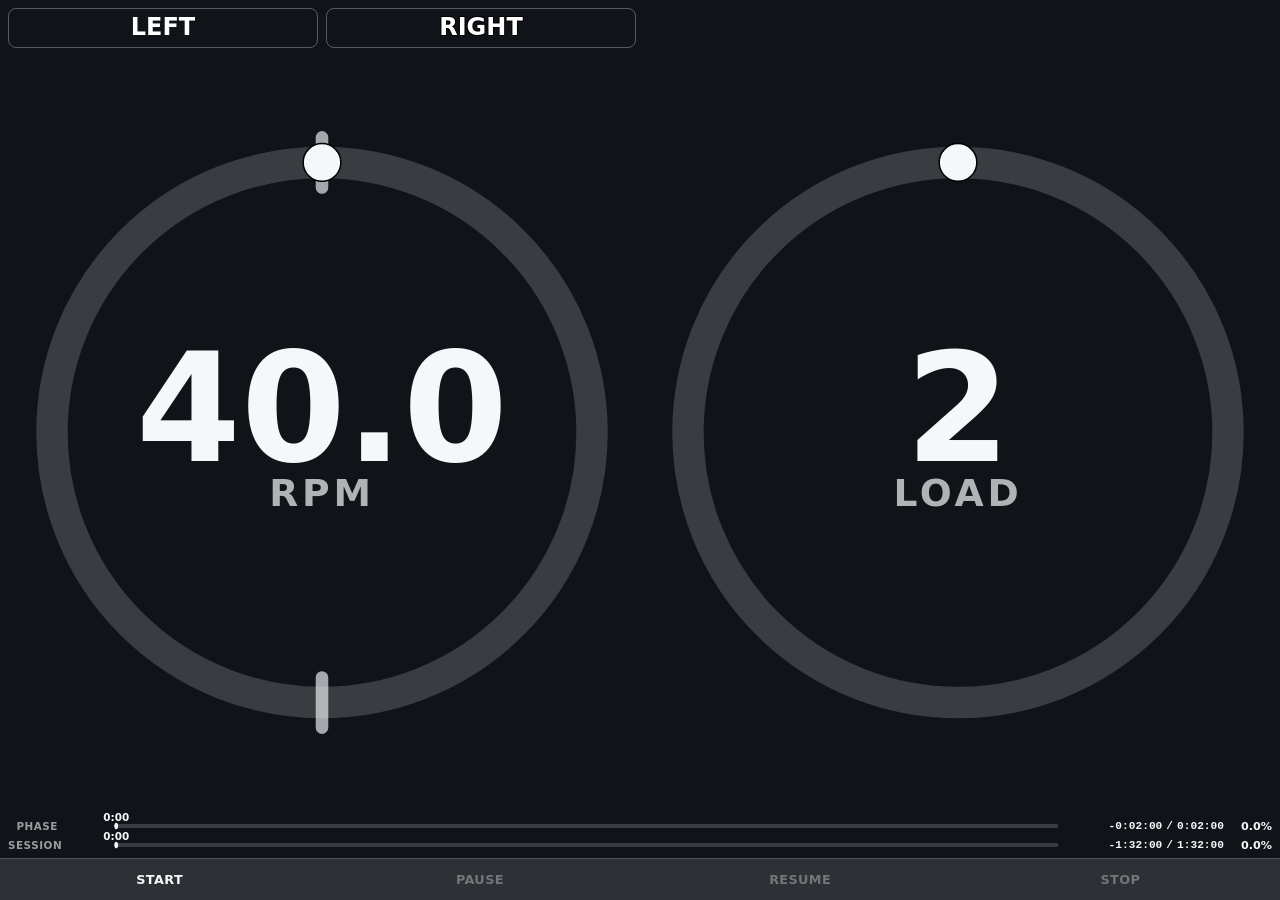
==== apps/cadence-controller/web/index.html @ 2aa9ff65 "cadence-controller: Refine progress display layout" ====
<!doctype html>
<html lang="en">
  <head>
    <meta charset="UTF-8" />
    <meta name="viewport" content="width=device-width, initial-scale=1.0" />

    <title>Cadence Controller</title>

    <link rel="stylesheet" href="./css/main.css" />

    <link rel="stylesheet" href="./css/controller-header.css" />
    <link rel="stylesheet" href="./css/workout-status.css" />
    <link rel="stylesheet" href="./css/playback.css" />
    <link rel="stylesheet" href="./css/progress-pane.css" />
    <link rel="stylesheet" href="./css/playback-controls.css" />

    <link rel="stylesheet" href="./css/components/progression-circle.css" />
    <link rel="stylesheet" href="./css/components/progress-track.css" />
    <link rel="stylesheet" href="./css/components/signal-bank.css" />
  </head>

  <body>
    <main class="cadence-controller">
      <header class="controller-header">
        <div>
          <p class="controller-header__app-name">Cadence Controller</p>

          <h1 id="protocol-title" class="controller-header__protocol-title">
            Loading protocol...
          </h1>
        </div>

        <div id="playback-state" class="playback-state" aria-live="polite">
          Idle
        </div>
      </header>

      <section class="workout-status" aria-label="Workout status">
        <div class="workout-status__primary">
          <div class="workout-status__metric">
            <span class="workout-status__label"> Current Phase </span>

            <span id="current-phase" class="workout-status__value"> — </span>
          </div>

          <div class="workout-status__metric">
            <span class="workout-status__label"> Phase Remaining </span>

            <span
              id="phase-remaining-time"
              class="workout-status__value workout-status__value--time"
            >
              —
            </span>
          </div>

          <div class="workout-status__metric">
            <span class="workout-status__label"> Current Block </span>

            <span id="current-block" class="workout-status__value"> — </span>
          </div>
        </div>

        <div class="workout-status__upcoming">
          <div class="workout-status__metric">
            <span class="workout-status__label"> Next Phase </span>

            <span id="next-phase" class="workout-status__value"> — </span>
          </div>

          <div class="workout-status__metric">
            <span class="workout-status__label"> Next Block </span>

            <span id="next-block" class="workout-status__value"> — </span>
          </div>
        </div>

        <div class="workout-status__time">
          <div class="workout-status__metric">
            <span class="workout-status__label"> Elapsed </span>

            <span
              id="elapsed-time"
              class="workout-status__value workout-status__value--time"
            >
              0:00
            </span>
          </div>

          <div class="workout-status__metric">
            <span class="workout-status__label"> Workout Remaining </span>

            <span
              id="remaining-time"
              class="workout-status__value workout-status__value--time"
            >
              0:00
            </span>
          </div>
        </div>
      </section>

      <section class="guidance-pane" aria-labelledby="guidance-heading">
        <h2 id="guidance-heading" class="visually-hidden">Workout Guidance</h2>

        <div
          id="cadence-visualizer"
          class="cadence-visualizer"
          aria-label="Cadence guidance"
        ></div>

        <div
          id="load-visualizer"
          class="load-visualizer"
          aria-label="Load guidance"
        ></div>
      </section>

      <section class="progress-pane" aria-label="Workout progress">
        <div class="progress-pane__track">
          <div class="progress-pane__label">Phase</div>
          <div id="phase-progress" class="phase-progress"></div>
        </div>

        <div class="progress-pane__track">
          <div class="progress-pane__label">Session</div>
          <div id="workout-progress" class="workout-progress"></div>
        </div>
      </section>

      <section class="playback-controls" aria-label="Playback controls">
        <button id="start-button" type="button" class="playback-control">
          Start
        </button>

        <button
          id="pause-button"
          type="button"
          class="playback-control"
          disabled
        >
          Pause
        </button>

        <button
          id="resume-button"
          type="button"
          class="playback-control"
          disabled
        >
          Resume
        </button>

        <button
          id="stop-button"
          type="button"
          class="playback-control"
          disabled
        >
          Stop
        </button>
      </section>
      <div id="countdown" class="playback-countdown" aria-live="polite"></div>
    </main>

    <script type="module" src="./js/app.js"></script>
  </body>
</html>
---- apps/cadence-controller/web/css/main.css ----
:root {
  font-family:
    Inter,
    system-ui,
    -apple-system,
    BlinkMacSystemFont,
    "Segoe UI",
    sans-serif;

  color: #f5f7fa;
  background: #101318;

  font-synthesis: none;
  text-rendering: optimizeLegibility;
}

* {
  box-sizing: border-box;
}

html,
body {
  width: 100%;
  height: 100%;
  margin: 0;
}

body {
  min-height: 100dvh;

  overflow: hidden;

  background: #101318;
  color: #f5f7fa;
}

button,
input,
select,
textarea {
  font: inherit;
}

button {
  color: inherit;
}

.cadence-controller {
  display: flex;
  flex-direction: column;

  width: 100%;
  height: 100dvh;

  min-width: 0;
  min-height: 0;

  overflow: hidden;
}

.visually-hidden {
  position: absolute;

  width: 1px;
  height: 1px;

  padding: 0;
  margin: -1px;

  overflow: hidden;

  clip: rect(0, 0, 0, 0);
  white-space: nowrap;

  border: 0;
}
---- apps/cadence-controller/web/css/controller-header.css ----
.controller-header {
  /* display: flex; */
  display: none;
  align-items: center;
  justify-content: space-between;
  gap: 16px;

  flex: 0 0 auto;

  min-width: 0;

  padding: 8px 12px;

  border-bottom: 1px solid rgba(255, 255, 255, 0.12);
}

.controller-header > div:first-child {
  min-width: 0;
}

.controller-header__app-name {
  margin: 0 0 4px;

  font-size: 0.75rem;
  font-weight: 600;
  letter-spacing: 0.08em;
  text-transform: uppercase;

  opacity: 0.55;
}

.controller-header__protocol-title {
  margin: 0;

  overflow: hidden;

  font-size: clamp(1rem, 2.2vw, 1.5rem);
  line-height: 1.15;

  text-overflow: ellipsis;
  white-space: nowrap;
}

.playback-state {
  flex: 0 0 auto;

  padding: 5px 9px;

  border: 1px solid currentColor;
  border-radius: 999px;

  font-size: 0.7rem;
  font-weight: 700;
  letter-spacing: 0.06em;
  text-transform: uppercase;
}
---- apps/cadence-controller/web/css/workout-status.css ----
.workout-status {
  /*   display: grid; */
  display: none;

  grid-template-columns:
    minmax(0, 3fr)
    minmax(0, 2fr)
    minmax(0, 2fr);

  min-width: 0;

  border-bottom: 1px solid rgba(255, 255, 255, 0.12);

  background: rgba(255, 255, 255, 0.025);
}

.workout-status__primary,
.workout-status__upcoming,
.workout-status__time {
  /*   display: grid; */
  display: none;

  min-width: 0;

  padding: 8px 12px;
}

.workout-status__primary {
  grid-template-columns: repeat(3, minmax(0, 1fr));
  gap: 12px;
}

.workout-status__upcoming,
.workout-status__time {
  grid-template-columns: repeat(2, minmax(0, 1fr));
  gap: 12px;

  border-left: 1px solid rgba(255, 255, 255, 0.1);
}

.workout-status__upcoming {
  opacity: 0.72;
}

.workout-status__metric {
  display: grid;
  gap: 3px;

  min-width: 0;
}

.workout-status__label {
  min-width: 0;

  overflow: hidden;

  font-size: 0.65rem;
  font-weight: 600;
  letter-spacing: 0.08em;
  text-transform: uppercase;

  text-overflow: ellipsis;
  white-space: nowrap;

  opacity: 0.55;
}

.workout-status__value {
  min-width: 0;

  overflow: hidden;

  font-size: clamp(0.95rem, 2vw, 1.35rem);
  font-weight: 700;
  line-height: 1.1;

  text-overflow: ellipsis;
  white-space: nowrap;
}

.workout-status__value--time {
  font-variant-numeric: tabular-nums;
}
---- apps/cadence-controller/web/css/playback.css ----
.playback-countdown {
  position: fixed;
  inset: 0;
  z-index: 1000;

  display: grid;
  place-items: center;

  pointer-events: none;

  background: rgba(16, 19, 24, 0.72);

  font-size: clamp(6rem, 30vw, 18rem);
  font-weight: 800;
  line-height: 1;
  font-variant-numeric: tabular-nums;

  text-align: center;
}

.playback-countdown:empty {
  display: none;
}

.guidance-pane {
  --guidance-header-height: 40px;

  flex: 1 1 0;

  display: grid;
  grid-template-columns:
    minmax(0, 1fr)
    minmax(0, 1fr);
  gap: 8px;

  min-width: 0;
  min-height: 0;

  padding: 8px;

  overflow: hidden;
}

.cadence-visualizer,
.load-visualizer {
  display: grid;
  grid-template-rows:
    var(--guidance-header-height)
    minmax(0, 1fr);
  gap: 8px;

  width: 100%;
  height: 100%;

  min-width: 0;
  min-height: 0;

  overflow: hidden;
}

.cadence-visualizer__signals,
.load-visualizer__status {
  width: 100%;
  height: var(--guidance-header-height);

  min-width: 0;
  min-height: 0;

  overflow: hidden;
}

.cadence-visualizer__signals .signal-bank {
  width: 100%;
  height: 100%;
}

.cadence-visualizer__circle,
.load-visualizer__circle {
  display: grid;
  place-items: center;

  min-width: 0;
  min-height: 0;

  overflow: hidden;
}

.cadence-visualizer__circle {
  --progression-circle-track-opacity: 0.65;
}

.cadence-visualizer__circle .progression-circle,
.load-visualizer__circle .progression-circle {
  width: 100%;
  height: 100%;
}
---- apps/cadence-controller/web/css/progress-pane.css ----
.progress-pane {
  flex: 0 0 auto;

  display: grid;
  gap: 1px;

  min-width: 0;

  padding: 0 8px 4px;
}

.progress-pane__track {
  display: grid;
  grid-template-columns: 50px minmax(0, 1fr);
  align-items: center;
  gap: 6px;

  min-width: 0;
  min-height: 18px;
}

.progress-pane__label {
  font-size: 0.65rem;
  font-weight: 700;
  letter-spacing: 0.05em;
  text-align: right;
  text-transform: uppercase;

  opacity: 0.6;
}

.phase-progress,
.workout-progress {
  display: grid;
  grid-template-columns:
    minmax(0, 1fr)
    auto
    auto;
  align-items: center;

  min-width: 0;
}

.timed-progress__track {
  min-width: 0;
}

.timed-progress__time,
.timed-progress__percent {
  font-size: 0.7rem;
  font-weight: 700;
  font-variant-numeric: tabular-nums;
  white-space: nowrap;
}

.timed-progress__time {
  gap: 4px;
  display: grid;
  grid-template-columns:
    8ch
    1ch
    7ch;
  align-items: center;

  font-family:
    ui-monospace, SFMono-Regular, Menlo, Monaco, Consolas, "Liberation Mono",
    monospace;
}

.timed-progress__remaining,
.timed-progress__duration {
  text-align: right;
}

.timed-progress__separator {
  text-align: center;
}

.timed-progress__percent {
  min-width: 3rem;

  text-align: right;
}

.workout-progress {
  width: 100%;
  min-width: 0;
}
---- apps/cadence-controller/web/css/playback-controls.css ----
.playback-controls {
  flex: 0 0 42px;

  display: grid;
  grid-template-columns: repeat(4, minmax(0, 1fr));
  gap: 1px;

  width: 100%;
  min-width: 0;

  border-top: 1px solid rgba(255, 255, 255, 0.16);
  background: rgba(255, 255, 255, 0.12);
}

.playback-control {
  min-width: 0;
  min-height: 0;

  padding: 0 8px;

  border: 0;
  border-radius: 0;

  background: transparent;
  color: inherit;

  font: inherit;
  font-size: 0.8rem;
  font-weight: 700;
  letter-spacing: 0.03em;
  text-transform: uppercase;

  cursor: pointer;
}

.playback-control:hover:not(:disabled) {
  background: rgba(255, 255, 255, 0.08);
}

.playback-control:active:not(:disabled) {
  background: rgba(255, 255, 255, 0.14);
}

.playback-control:disabled {
  opacity: 0.35;
  cursor: default;
}

.playback-control:focus-visible {
  position: relative;
  z-index: 1;

  outline: 3px solid currentColor;
  outline-offset: -3px;
}
---- apps/cadence-controller/web/css/components/progression-circle.css ----
.progression-circle {
  --progression-circle-track-color: currentColor;
  --progression-circle-track-opacity: 0.18;

  --progression-circle-progress-color: currentColor;

  --progression-circle-notch-color: currentColor;
  --progression-circle-notch-opacity: 0.65;

  --progression-circle-marker-color: currentColor;

  --progression-circle-fill-color: transparent;

  --progression-circle-value-color: currentColor;
  --progression-circle-label-color: currentColor;
  --progression-circle-label-opacity: 0.7;

  display: block;

  width: 100%;
  height: 100%;

  max-width: 100%;
  max-height: 100%;

  overflow: hidden;

  color: inherit;
  font-family: inherit;

  user-select: none;
  pointer-events: none;
}

.progression-circle__track {
  fill: var(--progression-circle-fill-color);

  stroke: var(--progression-circle-track-color);
  stroke-width: 5;
  stroke-opacity: var(--progression-circle-track-opacity);

  stroke-linecap: round;
}

.progression-circle__progress {
  fill: none;

  stroke: var(--progression-circle-progress-color);
  stroke-width: 5;

  stroke-linecap: round;
}

.progression-circle__notch {
  stroke: var(--progression-circle-notch-color);
  stroke-width: 2;
  stroke-opacity: var(--progression-circle-notch-opacity);

  stroke-linecap: round;
}

.progression-circle__marker-dot {
  fill: var(--progression-circle-marker-color);

  stroke: #000;
  stroke-width: 1.5px;
  vector-effect: non-scaling-stroke;
}

.progression-circle__value {
  fill: var(--progression-circle-value-color);

  font-size: 24px;
  font-weight: 700;
  font-variant-numeric: tabular-nums;

  dominant-baseline: middle;
}

.progression-circle__label {
  fill: var(--progression-circle-label-color);
  fill-opacity: var(--progression-circle-label-opacity);

  font-size: 6px;
  font-weight: 600;
  letter-spacing: 0.6px;

  dominant-baseline: middle;
}
---- apps/cadence-controller/web/css/components/progress-track.css ----
.progress-track {
  --progress-track-track-color: currentColor;
  --progress-track-track-opacity: 0.18;

  --progress-track-progress-color: currentColor;

  --progress-track-tick-color: currentColor;
  --progress-track-tick-opacity: 0.55;

  --progress-track-marker-color: currentColor;

  --progress-track-marker-text-color: currentColor;
  --progress-track-tick-label-color: currentColor;
  --progress-track-tick-label-opacity: 0.7;

  position: relative;

  width: 100%;
  height: 18px;
  min-width: 0;
  min-height: 0;

  color: inherit;
  font-family: inherit;
  font-variant-numeric: tabular-nums;

  user-select: none;
  pointer-events: none;
}

.progress-track__svg {
  position: absolute;
  inset: 0;

  display: block;

  width: 100%;
  height: 18px;

  overflow: visible;
}

.progress-track__track {
  stroke: var(--progress-track-track-color);
  stroke-width: 4px;
  stroke-opacity: var(--progress-track-track-opacity);

  stroke-linecap: round;
  vector-effect: non-scaling-stroke;
}

.progress-track__progress {
  stroke: var(--progress-track-progress-color);
  stroke-width: 4px;

  stroke-linecap: round;
  vector-effect: non-scaling-stroke;
}

.progress-track__tick-line {
  stroke: var(--progress-track-tick-color);
  stroke-width: 2px;
  stroke-opacity: var(--progress-track-tick-opacity);

  stroke-linecap: round;
  vector-effect: non-scaling-stroke;
}

.progress-track__marker-line {
  stroke: var(--progress-track-marker-color);
  stroke-width: 3px;

  stroke-linecap: round;
  vector-effect: non-scaling-stroke;
}

.progress-track__marker-text {
  position: absolute;
  top: 50%;

  transform: translate(-50%, -50%) translateY(-9px);

  color: var(--progress-track-marker-text-color);

  font-size: 0.65rem;
  font-weight: 700;
  line-height: 1;

  white-space: nowrap;
}

.progress-track__tick-labels {
  display: none;
}

.progress-track__tick-label {
  position: absolute;
  bottom: 0;

  transform: translateX(-50%);

  color: var(--progress-track-tick-label-color);
  opacity: var(--progress-track-tick-label-opacity);

  font-size: 0.65rem;
  font-weight: 600;
  line-height: 1;

  white-space: nowrap;
}
---- apps/cadence-controller/web/css/components/signal-bank.css ----
.signal-bank {
  --signal-bank-gap: 0.5rem;

  --signal-bank-background: transparent;

  --signal-bank-border-color: rgba(255, 255, 255, 0.3);

  --signal-bank-inactive-text-color: #fff;
  --signal-bank-active-background: #fff;
  --signal-bank-active-text-color: #000;

  --signal-bank-label-outline-color: #000;
  --signal-bank-label-outline-width: 1px;

  --signal-bank-active-duration: 500ms;

  display: grid;
  grid-template-columns: repeat(var(--signal-count), minmax(0, 1fr));

  gap: var(--signal-bank-gap);

  width: 100%;
  height: 100%;

  color: inherit;
  font-family: inherit;

  user-select: none;
  pointer-events: none;
}

.signal-bank__signal {
  display: flex;
  align-items: center;
  justify-content: center;

  min-width: 0;
  min-height: 0;

  padding: 0.6rem 0.75rem;

  border: 1px solid var(--signal-bank-border-color);
  border-radius: 0.5rem;

  background: var(--signal-bank-background);

  color: var(--signal-bank-inactive-text-color);

  text-align: center;
}

.signal-bank__signal[data-active="true"] {
  animation: signal-bank-activation var(--signal-bank-active-duration) ease-out
    forwards;
}

.signal-bank__label {
  min-width: 0;

  font-size: 1.5em;
  font-weight: 700;
  line-height: 1.15;

  text-wrap: balance;

  text-shadow:
    -0.75px -0.75px 0 var(--signal-bank-label-outline-color),
    0.75px -0.75px 0 var(--signal-bank-label-outline-color),
    -0.75px 0.75px 0 var(--signal-bank-label-outline-color),
    0.75px 0.75px 0 var(--signal-bank-label-outline-color);
}

.signal-bank__signal[data-active="true"] .signal-bank__label {
  text-shadow: none;
}

@keyframes signal-bank-activation {
  0% {
    background: var(--signal-bank-active-background);
    color: var(--signal-bank-active-text-color);
  }

  55% {
    background: var(--signal-bank-active-background);
    color: var(--signal-bank-active-text-color);
  }

  100% {
    background: var(--signal-bank-background);
    color: var(--signal-bank-inactive-text-color);
  }
}
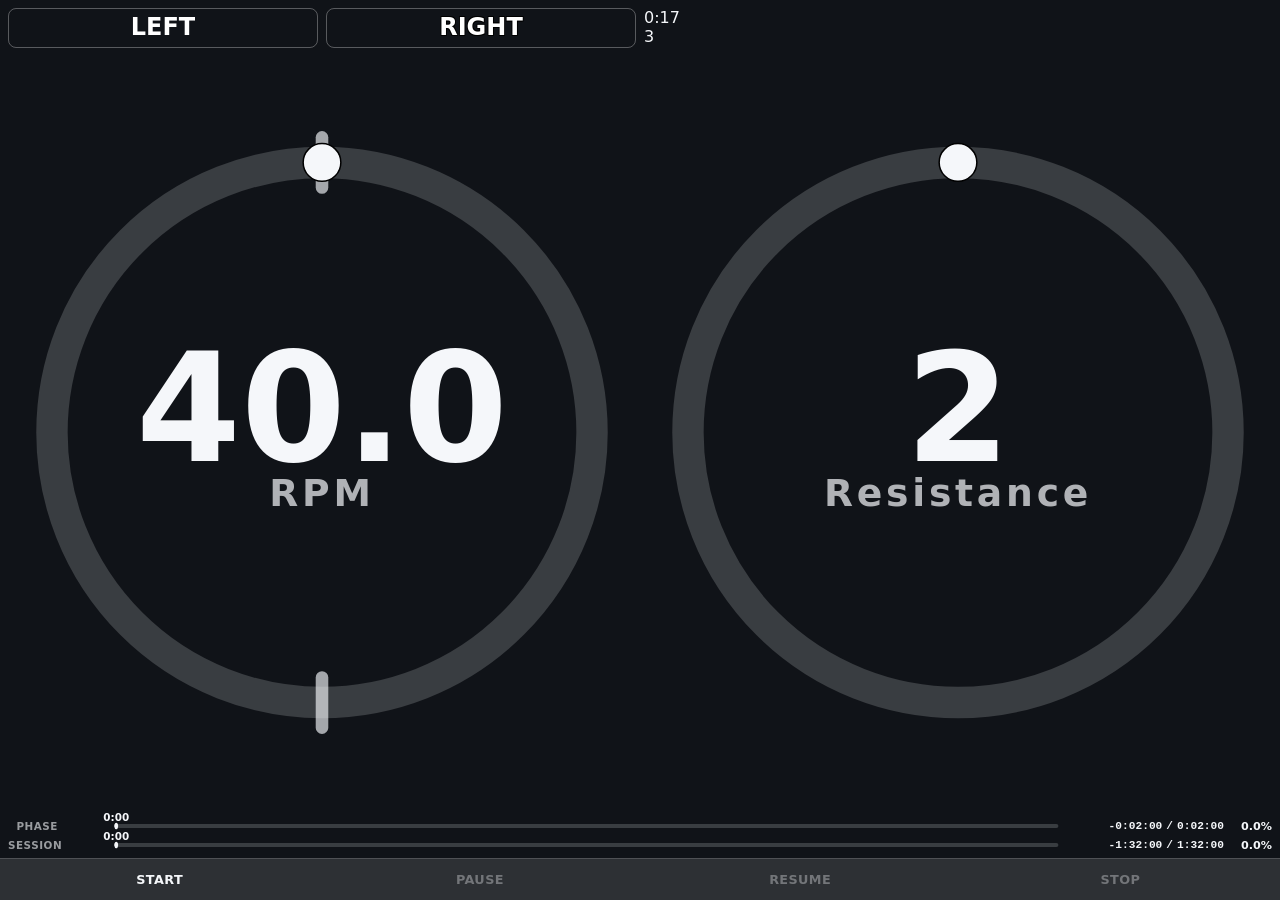
==== commit b278de4e: "style: Normalize project formatting" ====
--- a/apps/cadence-controller/web/index.html
+++ b/apps/cadence-controller/web/index.html
@@ -1,168 +1,145 @@
 <!doctype html>
 <html lang="en">
-  <head>
-    <meta charset="UTF-8" />
-    <meta name="viewport" content="width=device-width, initial-scale=1.0" />
+    <head>
+        <meta charset="UTF-8" />
+        <meta name="viewport" content="width=device-width, initial-scale=1.0" />
 
-    <title>Cadence Controller</title>
+        <title>Cadence Controller</title>
 
-    <link rel="stylesheet" href="./css/main.css" />
+        <link rel="stylesheet" href="./css/main.css" />
 
-    <link rel="stylesheet" href="./css/controller-header.css" />
-    <link rel="stylesheet" href="./css/workout-status.css" />
-    <link rel="stylesheet" href="./css/playback.css" />
-    <link rel="stylesheet" href="./css/progress-pane.css" />
-    <link rel="stylesheet" href="./css/playback-controls.css" />
+        <link rel="stylesheet" href="./css/controller-header.css" />
+        <link rel="stylesheet" href="./css/workout-status.css" />
+        <link rel="stylesheet" href="./css/playback.css" />
+        <link rel="stylesheet" href="./css/progress-pane.css" />
+        <link rel="stylesheet" href="./css/playback-controls.css" />
 
-    <link rel="stylesheet" href="./css/components/progression-circle.css" />
-    <link rel="stylesheet" href="./css/components/progress-track.css" />
-    <link rel="stylesheet" href="./css/components/signal-bank.css" />
-  </head>
+        <link rel="stylesheet" href="./css/components/progression-circle.css" />
+        <link rel="stylesheet" href="./css/components/progress-track.css" />
+        <link rel="stylesheet" href="./css/components/signal-bank.css" />
+    </head>
 
-  <body>
-    <main class="cadence-controller">
-      <header class="controller-header">
-        <div>
-          <p class="controller-header__app-name">Cadence Controller</p>
+    <body>
+        <main class="cadence-controller">
+            <header class="controller-header">
+                <div>
+                    <p class="controller-header__app-name">Cadence Controller</p>
 
-          <h1 id="protocol-title" class="controller-header__protocol-title">
-            Loading protocol...
-          </h1>
-        </div>
+                    <h1 id="protocol-title" class="controller-header__protocol-title">
+                        Loading protocol...
+                    </h1>
+                </div>
 
-        <div id="playback-state" class="playback-state" aria-live="polite">
-          Idle
-        </div>
-      </header>
+                <div id="playback-state" class="playback-state" aria-live="polite">Idle</div>
+            </header>
 
-      <section class="workout-status" aria-label="Workout status">
-        <div class="workout-status__primary">
-          <div class="workout-status__metric">
-            <span class="workout-status__label"> Current Phase </span>
+            <section class="workout-status" aria-label="Workout status">
+                <div class="workout-status__primary">
+                    <div class="workout-status__metric">
+                        <span class="workout-status__label"> Current Phase </span>
 
-            <span id="current-phase" class="workout-status__value"> — </span>
-          </div>
+                        <span id="current-phase" class="workout-status__value"> — </span>
+                    </div>
 
-          <div class="workout-status__metric">
-            <span class="workout-status__label"> Phase Remaining </span>
+                    <div class="workout-status__metric">
+                        <span class="workout-status__label"> Phase Remaining </span>
 
-            <span
-              id="phase-remaining-time"
-              class="workout-status__value workout-status__value--time"
-            >
-              —
-            </span>
-          </div>
+                        <span
+                            id="phase-remaining-time"
+                            class="workout-status__value workout-status__value--time"
+                        >
+                            —
+                        </span>
+                    </div>
 
-          <div class="workout-status__metric">
-            <span class="workout-status__label"> Current Block </span>
+                    <div class="workout-status__metric">
+                        <span class="workout-status__label"> Current Block </span>
 
-            <span id="current-block" class="workout-status__value"> — </span>
-          </div>
-        </div>
+                        <span id="current-block" class="workout-status__value"> — </span>
+                    </div>
+                </div>
 
-        <div class="workout-status__upcoming">
-          <div class="workout-status__metric">
-            <span class="workout-status__label"> Next Phase </span>
+                <div class="workout-status__upcoming">
+                    <div class="workout-status__metric">
+                        <span class="workout-status__label"> Next Phase </span>
 
-            <span id="next-phase" class="workout-status__value"> — </span>
-          </div>
+                        <span id="next-phase" class="workout-status__value"> — </span>
+                    </div>
 
-          <div class="workout-status__metric">
-            <span class="workout-status__label"> Next Block </span>
+                    <div class="workout-status__metric">
+                        <span class="workout-status__label"> Next Block </span>
 
-            <span id="next-block" class="workout-status__value"> — </span>
-          </div>
-        </div>
+                        <span id="next-block" class="workout-status__value"> — </span>
+                    </div>
+                </div>
 
-        <div class="workout-status__time">
-          <div class="workout-status__metric">
-            <span class="workout-status__label"> Elapsed </span>
+                <div class="workout-status__time">
+                    <div class="workout-status__metric">
+                        <span class="workout-status__label"> Elapsed </span>
 
-            <span
-              id="elapsed-time"
-              class="workout-status__value workout-status__value--time"
-            >
-              0:00
-            </span>
-          </div>
+                        <span
+                            id="elapsed-time"
+                            class="workout-status__value workout-status__value--time"
+                        >
+                            0:00
+                        </span>
+                    </div>
 
-          <div class="workout-status__metric">
-            <span class="workout-status__label"> Workout Remaining </span>
+                    <div class="workout-status__metric">
+                        <span class="workout-status__label"> Workout Remaining </span>
 
-            <span
-              id="remaining-time"
-              class="workout-status__value workout-status__value--time"
-            >
-              0:00
-            </span>
-          </div>
-        </div>
-      </section>
+                        <span
+                            id="remaining-time"
+                            class="workout-status__value workout-status__value--time"
+                        >
+                            0:00
+                        </span>
+                    </div>
+                </div>
+            </section>
 
-      <section class="guidance-pane" aria-labelledby="guidance-heading">
-        <h2 id="guidance-heading" class="visually-hidden">Workout Guidance</h2>
+            <section class="guidance-pane" aria-labelledby="guidance-heading">
+                <h2 id="guidance-heading" class="visually-hidden">Workout Guidance</h2>
 
-        <div
-          id="cadence-visualizer"
-          class="cadence-visualizer"
-          aria-label="Cadence guidance"
-        ></div>
+                <div
+                    id="cadence-visualizer"
+                    class="cadence-visualizer"
+                    aria-label="Cadence guidance"
+                ></div>
 
-        <div
-          id="load-visualizer"
-          class="load-visualizer"
-          aria-label="Load guidance"
-        ></div>
-      </section>
+                <div id="load-visualizer" class="load-visualizer" aria-label="Load guidance"></div>
+            </section>
 
-      <section class="progress-pane" aria-label="Workout progress">
-        <div class="progress-pane__track">
-          <div class="progress-pane__label">Phase</div>
-          <div id="phase-progress" class="phase-progress"></div>
-        </div>
+            <section class="progress-pane" aria-label="Workout progress">
+                <div class="progress-pane__track">
+                    <div class="progress-pane__label">Phase</div>
+                    <div id="phase-progress" class="phase-progress"></div>
+                </div>
 
-        <div class="progress-pane__track">
-          <div class="progress-pane__label">Session</div>
-          <div id="workout-progress" class="workout-progress"></div>
-        </div>
-      </section>
+                <div class="progress-pane__track">
+                    <div class="progress-pane__label">Session</div>
+                    <div id="workout-progress" class="workout-progress"></div>
+                </div>
+            </section>
 
-      <section class="playback-controls" aria-label="Playback controls">
-        <button id="start-button" type="button" class="playback-control">
-          Start
-        </button>
+            <section class="playback-controls" aria-label="Playback controls">
+                <button id="start-button" type="button" class="playback-control">Start</button>
 
-        <button
-          id="pause-button"
-          type="button"
-          class="playback-control"
-          disabled
-        >
-          Pause
-        </button>
+                <button id="pause-button" type="button" class="playback-control" disabled>
+                    Pause
+                </button>
 
-        <button
-          id="resume-button"
-          type="button"
-          class="playback-control"
-          disabled
-        >
-          Resume
-        </button>
+                <button id="resume-button" type="button" class="playback-control" disabled>
+                    Resume
+                </button>
 
-        <button
-          id="stop-button"
-          type="button"
-          class="playback-control"
-          disabled
-        >
-          Stop
-        </button>
-      </section>
-      <div id="countdown" class="playback-countdown" aria-live="polite"></div>
-    </main>
+                <button id="stop-button" type="button" class="playback-control" disabled>
+                    Stop
+                </button>
+            </section>
+            <div id="countdown" class="playback-countdown" aria-live="polite"></div>
+        </main>
 
-    <script type="module" src="./js/app.js"></script>
-  </body>
+        <script type="module" src="./js/app.js"></script>
+    </body>
 </html>
--- a/apps/cadence-controller/web/css/main.css
+++ b/apps/cadence-controller/web/css/main.css
@@ -1,76 +1,76 @@
 :root {
-  font-family:
-    Inter,
-    system-ui,
-    -apple-system,
-    BlinkMacSystemFont,
-    "Segoe UI",
-    sans-serif;
+    font-family:
+        Inter,
+        system-ui,
+        -apple-system,
+        BlinkMacSystemFont,
+        "Segoe UI",
+        sans-serif;
 
-  color: #f5f7fa;
-  background: #101318;
+    color: #f5f7fa;
+    background: #101318;
 
-  font-synthesis: none;
-  text-rendering: optimizeLegibility;
+    font-synthesis: none;
+    text-rendering: optimizeLegibility;
 }
 
 * {
-  box-sizing: border-box;
+    box-sizing: border-box;
 }
 
 html,
 body {
-  width: 100%;
-  height: 100%;
-  margin: 0;
+    width: 100%;
+    height: 100%;
+    margin: 0;
 }
 
 body {
-  min-height: 100dvh;
+    min-height: 100dvh;
 
-  overflow: hidden;
+    overflow: hidden;
 
-  background: #101318;
-  color: #f5f7fa;
+    background: #101318;
+    color: #f5f7fa;
 }
 
 button,
 input,
 select,
 textarea {
-  font: inherit;
+    font: inherit;
 }
 
 button {
-  color: inherit;
+    color: inherit;
 }
 
 .cadence-controller {
-  display: flex;
-  flex-direction: column;
+    display: flex;
+    flex-direction: column;
 
-  width: 100%;
-  height: 100dvh;
+    width: 100%;
+    height: 100dvh;
 
-  min-width: 0;
-  min-height: 0;
+    min-width: 0;
+    min-height: 0;
 
-  overflow: hidden;
+    overflow: hidden;
 }
 
 .visually-hidden {
-  position: absolute;
+    position: absolute;
 
-  width: 1px;
-  height: 1px;
+    width: 1px;
+    height: 1px;
 
-  padding: 0;
-  margin: -1px;
+    padding: 0;
+    margin: -1px;
 
-  overflow: hidden;
+    overflow: hidden;
 
-  clip: rect(0, 0, 0, 0);
-  white-space: nowrap;
+    clip: rect(0, 0, 0, 0);
+    white-space: nowrap;
 
-  border: 0;
+    border: 0;
 }
--- a/apps/cadence-controller/web/css/controller-header.css
+++ b/apps/cadence-controller/web/css/controller-header.css
@@ -1,56 +1,56 @@
 .controller-header {
-  /* display: flex; */
-  display: none;
-  align-items: center;
-  justify-content: space-between;
-  gap: 16px;
+    /* display: flex; */
+    display: none;
+    align-items: center;
+    justify-content: space-between;
+    gap: 16px;
 
-  flex: 0 0 auto;
+    flex: 0 0 auto;
 
-  min-width: 0;
+    min-width: 0;
 
-  padding: 8px 12px;
+    padding: 8px 12px;
 
-  border-bottom: 1px solid rgba(255, 255, 255, 0.12);
+    border-bottom: 1px solid rgba(255, 255, 255, 0.12);
 }
 
 .controller-header > div:first-child {
-  min-width: 0;
+    min-width: 0;
 }
 
 .controller-header__app-name {
-  margin: 0 0 4px;
+    margin: 0 0 4px;
 
-  font-size: 0.75rem;
-  font-weight: 600;
-  letter-spacing: 0.08em;
-  text-transform: uppercase;
+    font-size: 0.75rem;
+    font-weight: 600;
+    letter-spacing: 0.08em;
+    text-transform: uppercase;
 
-  opacity: 0.55;
+    opacity: 0.55;
 }
 
 .controller-header__protocol-title {
-  margin: 0;
+    margin: 0;
 
-  overflow: hidden;
+    overflow: hidden;
 
-  font-size: clamp(1rem, 2.2vw, 1.5rem);
-  line-height: 1.15;
+    font-size: clamp(1rem, 2.2vw, 1.5rem);
+    line-height: 1.15;
 
-  text-overflow: ellipsis;
-  white-space: nowrap;
+    text-overflow: ellipsis;
+    white-space: nowrap;
 }
 
 .playback-state {
-  flex: 0 0 auto;
+    flex: 0 0 auto;
 
-  padding: 5px 9px;
+    padding: 5px 9px;
 
-  border: 1px solid currentColor;
-  border-radius: 999px;
+    border: 1px solid currentColor;
+    border-radius: 999px;
 
-  font-size: 0.7rem;
-  font-weight: 700;
-  letter-spacing: 0.06em;
-  text-transform: uppercase;
+    font-size: 0.7rem;
+    font-weight: 700;
+    letter-spacing: 0.06em;
+    text-transform: uppercase;
 }
--- a/apps/cadence-controller/web/css/workout-status.css
+++ b/apps/cadence-controller/web/css/workout-status.css
@@ -1,83 +1,83 @@
 .workout-status {
-  /*   display: grid; */
-  display: none;
+    /*   display: grid; */
+    display: none;
 
-  grid-template-columns:
-    minmax(0, 3fr)
-    minmax(0, 2fr)
-    minmax(0, 2fr);
+    grid-template-columns:
+        minmax(0, 3fr)
+        minmax(0, 2fr)
+        minmax(0, 2fr);
 
-  min-width: 0;
+    min-width: 0;
 
-  border-bottom: 1px solid rgba(255, 255, 255, 0.12);
+    border-bottom: 1px solid rgba(255, 255, 255, 0.12);
 
-  background: rgba(255, 255, 255, 0.025);
+    background: rgba(255, 255, 255, 0.025);
 }
 
 .workout-status__primary,
 .workout-status__upcoming,
 .workout-status__time {
-  /*   display: grid; */
-  display: none;
+    /*   display: grid; */
+    display: none;
 
-  min-width: 0;
+    min-width: 0;
 
-  padding: 8px 12px;
+    padding: 8px 12px;
 }
 
 .workout-status__primary {
-  grid-template-columns: repeat(3, minmax(0, 1fr));
-  gap: 12px;
+    grid-template-columns: repeat(3, minmax(0, 1fr));
+    gap: 12px;
 }
 
 .workout-status__upcoming,
 .workout-status__time {
-  grid-template-columns: repeat(2, minmax(0, 1fr));
-  gap: 12px;
+    grid-template-columns: repeat(2, minmax(0, 1fr));
+    gap: 12px;
 
-  border-left: 1px solid rgba(255, 255, 255, 0.1);
+    border-left: 1px solid rgba(255, 255, 255, 0.1);
 }
 
 .workout-status__upcoming {
-  opacity: 0.72;
+    opacity: 0.72;
 }
 
 .workout-status__metric {
-  display: grid;
-  gap: 3px;
+    display: grid;
+    gap: 3px;
 
-  min-width: 0;
+    min-width: 0;
 }
 
 .workout-status__label {
-  min-width: 0;
+    min-width: 0;
 
-  overflow: hidden;
+    overflow: hidden;
 
-  font-size: 0.65rem;
-  font-weight: 600;
-  letter-spacing: 0.08em;
-  text-transform: uppercase;
+    font-size: 0.65rem;
+    font-weight: 600;
+    letter-spacing: 0.08em;
+    text-transform: uppercase;
 
-  text-overflow: ellipsis;
-  white-space: nowrap;
+    text-overflow: ellipsis;
+    white-space: nowrap;
 
-  opacity: 0.55;
+    opacity: 0.55;
 }
 
 .workout-status__value {
-  min-width: 0;
+    min-width: 0;
 
-  overflow: hidden;
+    overflow: hidden;
 
-  font-size: clamp(0.95rem, 2vw, 1.35rem);
-  font-weight: 700;
-  line-height: 1.1;
+    font-size: clamp(0.95rem, 2vw, 1.35rem);
+    font-weight: 700;
+    line-height: 1.1;
 
-  text-overflow: ellipsis;
-  white-space: nowrap;
+    text-overflow: ellipsis;
+    white-space: nowrap;
 }
 
 .workout-status__value--time {
-  font-variant-numeric: tabular-nums;
+    font-variant-numeric: tabular-nums;
 }
--- a/apps/cadence-controller/web/css/playback.css
+++ b/apps/cadence-controller/web/css/playback.css
@@ -1,96 +1,126 @@
 .playback-countdown {
-  position: fixed;
-  inset: 0;
-  z-index: 1000;
+    position: fixed;
+    inset: 0;
+    z-index: 1000;
 
-  display: grid;
-  place-items: center;
+    display: grid;
+    place-items: center;
 
-  pointer-events: none;
+    pointer-events: none;
 
-  background: rgba(16, 19, 24, 0.72);
+    background: rgba(16, 19, 24, 0.72);
 
-  font-size: clamp(6rem, 30vw, 18rem);
-  font-weight: 800;
-  line-height: 1;
-  font-variant-numeric: tabular-nums;
+    font-size: clamp(6rem, 30vw, 18rem);
+    font-weight: 800;
+    line-height: 1;
+    font-variant-numeric: tabular-nums;
 
-  text-align: center;
+    text-align: center;
 }
 
 .playback-countdown:empty {
-  display: none;
+    display: none;
 }
 
 .guidance-pane {
-  --guidance-header-height: 40px;
+    --guidance-header-height: 40px;
 
-  flex: 1 1 0;
+    flex: 1 1 0;
 
-  display: grid;
-  grid-template-columns:
-    minmax(0, 1fr)
-    minmax(0, 1fr);
-  gap: 8px;
+    display: grid;
+    grid-template-columns:
+        minmax(0, 1fr)
+        minmax(0, 1fr);
+    gap: 8px;
 
-  min-width: 0;
-  min-height: 0;
+    min-width: 0;
+    min-height: 0;
 
-  padding: 8px;
+    padding: 8px;
 
-  overflow: hidden;
+    overflow: hidden;
 }
 
 .cadence-visualizer,
 .load-visualizer {
-  display: grid;
-  grid-template-rows:
-    var(--guidance-header-height)
-    minmax(0, 1fr);
-  gap: 8px;
+    display: grid;
+    grid-template-rows:
+        var(--guidance-header-height)
+        minmax(0, 1fr);
+    gap: 8px;
 
-  width: 100%;
-  height: 100%;
+    width: 100%;
+    height: 100%;
 
-  min-width: 0;
-  min-height: 0;
+    min-width: 0;
+    min-height: 0;
 
-  overflow: hidden;
+    overflow: hidden;
 }
 
 .cadence-visualizer__signals,
 .load-visualizer__status {
-  width: 100%;
-  height: var(--guidance-header-height);
+    width: 100%;
+    height: var(--guidance-header-height);
 
-  min-width: 0;
-  min-height: 0;
+    min-width: 0;
+    min-height: 0;
 
-  overflow: hidden;
+    overflow: hidden;
 }
 
 .cadence-visualizer__signals .signal-bank {
-  width: 100%;
-  height: 100%;
+    width: 100%;
+    height: 100%;
 }
 
 .cadence-visualizer__circle,
 .load-visualizer__circle {
-  display: grid;
-  place-items: center;
+    display: grid;
+    place-items: center;
 
-  min-width: 0;
-  min-height: 0;
+    min-width: 0;
+    min-height: 0;
 
-  overflow: hidden;
+    overflow: hidden;
 }
 
 .cadence-visualizer__circle {
-  --progression-circle-track-opacity: 0.65;
+    --progression-circle-track-opacity: 0.65;
 }
 
 .cadence-visualizer__circle .progression-circle,
 .load-visualizer__circle .progression-circle {
-  width: 100%;
-  height: 100%;
+    width: 100%;
+    height: 100%;
 }
+
+.load-visualizer[data-adjustment-pending="true"] {
+    --progression-circle-track-color: #ff5a5a;
+    --progression-circle-progress-color: #ff5a5a;
+    --progression-circle-notch-color: #ff5a5a;
+    --progression-circle-marker-color: #ff5a5a;
+    --progression-circle-value-color: #ff5a5a;
+    --progression-circle-label-color: #ff5a5a;
+}
+
+.load-visualizer[data-adjustment-pending="true"] .progression-circle__background {
+    animation: load-adjustment-alert 0.8s ease-in-out infinite alternate;
+}
+
+@keyframes load-adjustment-alert {
+    from {
+        fill: rgba(255, 0, 0, 0.06);
+    }
+
+    to {
+        fill: rgba(255, 0, 0, 0.24);
+    }
+}
+
+@media (prefers-reduced-motion: reduce) {
+    .load-visualizer[data-adjustment-pending="true"] .progression-circle__background {
+        animation: none;
+        fill: rgba(255, 0, 0, 0.18);
+    }
+}
--- a/apps/cadence-controller/web/css/progress-pane.css
+++ b/apps/cadence-controller/web/css/progress-pane.css
@@ -1,88 +1,87 @@
 .progress-pane {
-  flex: 0 0 auto;
+    flex: 0 0 auto;
 
-  display: grid;
-  gap: 1px;
+    display: grid;
+    gap: 1px;
 
-  min-width: 0;
+    min-width: 0;
 
-  padding: 0 8px 4px;
+    padding: 0 8px 4px;
 }
 
 .progress-pane__track {
-  display: grid;
-  grid-template-columns: 50px minmax(0, 1fr);
-  align-items: center;
-  gap: 6px;
+    display: grid;
+    grid-template-columns: 50px minmax(0, 1fr);
+    align-items: center;
+    gap: 6px;
 
-  min-width: 0;
-  min-height: 18px;
+    min-width: 0;
+    min-height: 18px;
 }
 
 .progress-pane__label {
-  font-size: 0.65rem;
-  font-weight: 700;
-  letter-spacing: 0.05em;
-  text-align: right;
-  text-transform: uppercase;
+    font-size: 0.65rem;
+    font-weight: 700;
+    letter-spacing: 0.05em;
+    text-align: right;
+    text-transform: uppercase;
 
-  opacity: 0.6;
+    opacity: 0.6;
 }
 
 .phase-progress,
 .workout-progress {
-  display: grid;
-  grid-template-columns:
-    minmax(0, 1fr)
-    auto
-    auto;
-  align-items: center;
+    display: grid;
+    grid-template-columns:
+        minmax(0, 1fr)
+        auto
+        auto;
+    align-items: center;
 
-  min-width: 0;
+    min-width: 0;
 }
 
 .timed-progress__track {
-  min-width: 0;
+    min-width: 0;
 }
 
 .timed-progress__time,
 .timed-progress__percent {
-  font-size: 0.7rem;
-  font-weight: 700;
-  font-variant-numeric: tabular-nums;
-  white-space: nowrap;
+    font-size: 0.7rem;
+    font-weight: 700;
+    font-variant-numeric: tabular-nums;
+    white-space: nowrap;
 }
 
 .timed-progress__time {
-  gap: 4px;
-  display: grid;
-  grid-template-columns:
-    8ch
-    1ch
-    7ch;
-  align-items: center;
+    gap: 4px;
+    display: grid;
+    grid-template-columns:
+        8ch
+        1ch
+        7ch;
+    align-items: center;
 
-  font-family:
-    ui-monospace, SFMono-Regular, Menlo, Monaco, Consolas, "Liberation Mono",
-    monospace;
+    font-family:
+        ui-monospace, SFMono-Regular, Menlo, Monaco, Consolas, "Liberation Mono", monospace;
 }
 
 .timed-progress__remaining,
 .timed-progress__duration {
-  text-align: right;
+    text-align: right;
 }
 
 .timed-progress__separator {
-  text-align: center;
+    text-align: center;
 }
 
 .timed-progress__percent {
-  min-width: 3rem;
+    min-width: 3rem;
 
-  text-align: right;
+    text-align: right;
 }
 
 .workout-progress {
-  width: 100%;
-  min-width: 0;
+    width: 100%;
+    min-width: 0;
 }
--- a/apps/cadence-controller/web/css/playback-controls.css
+++ b/apps/cadence-controller/web/css/playback-controls.css
@@ -1,55 +1,55 @@
 .playback-controls {
-  flex: 0 0 42px;
+    flex: 0 0 42px;
 
-  display: grid;
-  grid-template-columns: repeat(4, minmax(0, 1fr));
-  gap: 1px;
+    display: grid;
+    grid-template-columns: repeat(4, minmax(0, 1fr));
+    gap: 1px;
 
-  width: 100%;
-  min-width: 0;
+    width: 100%;
+    min-width: 0;
 
-  border-top: 1px solid rgba(255, 255, 255, 0.16);
-  background: rgba(255, 255, 255, 0.12);
+    border-top: 1px solid rgba(255, 255, 255, 0.16);
+    background: rgba(255, 255, 255, 0.12);
 }
 
 .playback-control {
-  min-width: 0;
-  min-height: 0;
+    min-width: 0;
+    min-height: 0;
 
-  padding: 0 8px;
+    padding: 0 8px;
 
-  border: 0;
-  border-radius: 0;
+    border: 0;
+    border-radius: 0;
 
-  background: transparent;
-  color: inherit;
+    background: transparent;
+    color: inherit;
 
-  font: inherit;
-  font-size: 0.8rem;
-  font-weight: 700;
-  letter-spacing: 0.03em;
-  text-transform: uppercase;
+    font: inherit;
+    font-size: 0.8rem;
+    font-weight: 700;
+    letter-spacing: 0.03em;
+    text-transform: uppercase;
 
-  cursor: pointer;
+    cursor: pointer;
 }
 
 .playback-control:hover:not(:disabled) {
-  background: rgba(255, 255, 255, 0.08);
+    background: rgba(255, 255, 255, 0.08);
 }
 
 .playback-control:active:not(:disabled) {
-  background: rgba(255, 255, 255, 0.14);
+    background: rgba(255, 255, 255, 0.14);
 }
 
 .playback-control:disabled {
-  opacity: 0.35;
-  cursor: default;
+    opacity: 0.35;
+    cursor: default;
 }
 
 .playback-control:focus-visible {
-  position: relative;
-  z-index: 1;
+    position: relative;
+    z-index: 1;
 
-  outline: 3px solid currentColor;
-  outline-offset: -3px;
+    outline: 3px solid currentColor;
+    outline-offset: -3px;
 }
--- a/apps/cadence-controller/web/css/components/progression-circle.css
+++ b/apps/cadence-controller/web/css/components/progression-circle.css
@@ -1,89 +1,94 @@
 .progression-circle {
-  --progression-circle-track-color: currentColor;
-  --progression-circle-track-opacity: 0.18;
+    --progression-circle-track-color: currentColor;
+    --progression-circle-track-opacity: 0.18;
 
-  --progression-circle-progress-color: currentColor;
+    --progression-circle-progress-color: currentColor;
 
-  --progression-circle-notch-color: currentColor;
-  --progression-circle-notch-opacity: 0.65;
+    --progression-circle-notch-color: currentColor;
+    --progression-circle-notch-opacity: 0.65;
 
-  --progression-circle-marker-color: currentColor;
+    --progression-circle-marker-color: currentColor;
 
-  --progression-circle-fill-color: transparent;
+    --progression-circle-fill-color: transparent;
 
-  --progression-circle-value-color: currentColor;
-  --progression-circle-label-color: currentColor;
-  --progression-circle-label-opacity: 0.7;
+    --progression-circle-value-color: currentColor;
+    --progression-circle-label-color: currentColor;
+    --progression-circle-label-opacity: 0.7;
 
-  display: block;
+    display: block;
 
-  width: 100%;
-  height: 100%;
+    width: 100%;
+    height: 100%;
 
-  max-width: 100%;
-  max-height: 100%;
+    max-width: 100%;
+    max-height: 100%;
 
-  overflow: hidden;
+    overflow: hidden;
 
-  color: inherit;
-  font-family: inherit;
+    color: inherit;
+    font-family: inherit;
 
-  user-select: none;
-  pointer-events: none;
+    user-select: none;
+    pointer-events: none;
+}
+
+.progression-circle__background {
+    fill: transparent;
+    stroke: none;
 }
 
 .progression-circle__track {
-  fill: var(--progression-circle-fill-color);
+    fill: var(--progression-circle-fill-color);
 
-  stroke: var(--progression-circle-track-color);
-  stroke-width: 5;
-  stroke-opacity: var(--progression-circle-track-opacity);
+    stroke: var(--progression-circle-track-color);
+    stroke-width: 5;
+    stroke-opacity: var(--progression-circle-track-opacity);
 
-  stroke-linecap: round;
+    stroke-linecap: round;
 }
 
 .progression-circle__progress {
-  fill: none;
+    fill: none;
 
-  stroke: var(--progression-circle-progress-color);
-  stroke-width: 5;
+    stroke: var(--progression-circle-progress-color);
+    stroke-width: 5;
 
-  stroke-linecap: round;
+    stroke-linecap: round;
 }
 
 .progression-circle__notch {
-  stroke: var(--progression-circle-notch-color);
-  stroke-width: 2;
-  stroke-opacity: var(--progression-circle-notch-opacity);
+    stroke: var(--progression-circle-notch-color);
+    stroke-width: 2;
+    stroke-opacity: var(--progression-circle-notch-opacity);
 
-  stroke-linecap: round;
+    stroke-linecap: round;
 }
 
 .progression-circle__marker-dot {
-  fill: var(--progression-circle-marker-color);
+    fill: var(--progression-circle-marker-color);
 
-  stroke: #000;
-  stroke-width: 1.5px;
-  vector-effect: non-scaling-stroke;
+    stroke: #000;
+    stroke-width: 1.5px;
+    vector-effect: non-scaling-stroke;
 }
 
 .progression-circle__value {
-  fill: var(--progression-circle-value-color);
+    fill: var(--progression-circle-value-color);
 
-  font-size: 24px;
-  font-weight: 700;
-  font-variant-numeric: tabular-nums;
+    font-size: 24px;
+    font-weight: 700;
+    font-variant-numeric: tabular-nums;
 
-  dominant-baseline: middle;
+    dominant-baseline: middle;
 }
 
 .progression-circle__label {
-  fill: var(--progression-circle-label-color);
-  fill-opacity: var(--progression-circle-label-opacity);
+    fill: var(--progression-circle-label-color);
+    fill-opacity: var(--progression-circle-label-opacity);
 
-  font-size: 6px;
-  font-weight: 600;
-  letter-spacing: 0.6px;
+    font-size: 6px;
+    font-weight: 600;
+    letter-spacing: 0.6px;
 
-  dominant-baseline: middle;
+    dominant-baseline: middle;
 }
--- a/apps/cadence-controller/web/css/components/progress-track.css
+++ b/apps/cadence-controller/web/css/components/progress-track.css
@@ -1,110 +1,110 @@
 .progress-track {
-  --progress-track-track-color: currentColor;
-  --progress-track-track-opacity: 0.18;
+    --progress-track-track-color: currentColor;
+    --progress-track-track-opacity: 0.18;
 
-  --progress-track-progress-color: currentColor;
+    --progress-track-progress-color: currentColor;
 
-  --progress-track-tick-color: currentColor;
-  --progress-track-tick-opacity: 0.55;
+    --progress-track-tick-color: currentColor;
+    --progress-track-tick-opacity: 0.55;
 
-  --progress-track-marker-color: currentColor;
+    --progress-track-marker-color: currentColor;
 
-  --progress-track-marker-text-color: currentColor;
-  --progress-track-tick-label-color: currentColor;
-  --progress-track-tick-label-opacity: 0.7;
+    --progress-track-marker-text-color: currentColor;
+    --progress-track-tick-label-color: currentColor;
+    --progress-track-tick-label-opacity: 0.7;
 
-  position: relative;
+    position: relative;
 
-  width: 100%;
-  height: 18px;
-  min-width: 0;
-  min-height: 0;
+    width: 100%;
+    height: 18px;
+    min-width: 0;
+    min-height: 0;
 
-  color: inherit;
-  font-family: inherit;
-  font-variant-numeric: tabular-nums;
+    color: inherit;
+    font-family: inherit;
+    font-variant-numeric: tabular-nums;
 
-  user-select: none;
-  pointer-events: none;
+    user-select: none;
+    pointer-events: none;
 }
 
 .progress-track__svg {
-  position: absolute;
-  inset: 0;
+    position: absolute;
+    inset: 0;
 
-  display: block;
+    display: block;
 
-  width: 100%;
-  height: 18px;
+    width: 100%;
+    height: 18px;
 
-  overflow: visible;
+    overflow: visible;
 }
 
 .progress-track__track {
-  stroke: var(--progress-track-track-color);
-  stroke-width: 4px;
-  stroke-opacity: var(--progress-track-track-opacity);
+    stroke: var(--progress-track-track-color);
+    stroke-width: 4px;
+    stroke-opacity: var(--progress-track-track-opacity);
 
-  stroke-linecap: round;
-  vector-effect: non-scaling-stroke;
+    stroke-linecap: round;
+    vector-effect: non-scaling-stroke;
 }
 
 .progress-track__progress {
-  stroke: var(--progress-track-progress-color);
-  stroke-width: 4px;
+    stroke: var(--progress-track-progress-color);
+    stroke-width: 4px;
 
-  stroke-linecap: round;
-  vector-effect: non-scaling-stroke;
+    stroke-linecap: round;
+    vector-effect: non-scaling-stroke;
 }
 
 .progress-track__tick-line {
-  stroke: var(--progress-track-tick-color);
-  stroke-width: 2px;
-  stroke-opacity: var(--progress-track-tick-opacity);
+    stroke: var(--progress-track-tick-color);
+    stroke-width: 2px;
+    stroke-opacity: var(--progress-track-tick-opacity);
 
-  stroke-linecap: round;
-  vector-effect: non-scaling-stroke;
+    stroke-linecap: round;
+    vector-effect: non-scaling-stroke;
 }
 
 .progress-track__marker-line {
-  stroke: var(--progress-track-marker-color);
-  stroke-width: 3px;
+    stroke: var(--progress-track-marker-color);
+    stroke-width: 3px;
 
-  stroke-linecap: round;
-  vector-effect: non-scaling-stroke;
+    stroke-linecap: round;
+    vector-effect: non-scaling-stroke;
 }
 
 .progress-track__marker-text {
-  position: absolute;
-  top: 50%;
+    position: absolute;
+    top: 50%;
 
-  transform: translate(-50%, -50%) translateY(-9px);
+    transform: translate(-50%, -50%) translateY(-9px);
 
-  color: var(--progress-track-marker-text-color);
+    color: var(--progress-track-marker-text-color);
 
-  font-size: 0.65rem;
-  font-weight: 700;
-  line-height: 1;
+    font-size: 0.65rem;
+    font-weight: 700;
+    line-height: 1;
 
-  white-space: nowrap;
+    white-space: nowrap;
 }
 
 .progress-track__tick-labels {
-  display: none;
+    display: none;
 }
 
 .progress-track__tick-label {
-  position: absolute;
-  bottom: 0;
+    position: absolute;
+    bottom: 0;
 
-  transform: translateX(-50%);
+    transform: translateX(-50%);
 
-  color: var(--progress-track-tick-label-color);
-  opacity: var(--progress-track-tick-label-opacity);
+    color: var(--progress-track-tick-label-color);
+    opacity: var(--progress-track-tick-label-opacity);
 
-  font-size: 0.65rem;
-  font-weight: 600;
-  line-height: 1;
+    font-size: 0.65rem;
+    font-weight: 600;
+    line-height: 1;
 
-  white-space: nowrap;
+    white-space: nowrap;
 }
--- a/apps/cadence-controller/web/css/components/signal-bank.css
+++ b/apps/cadence-controller/web/css/components/signal-bank.css
@@ -1,92 +1,91 @@
 .signal-bank {
-  --signal-bank-gap: 0.5rem;
+    --signal-bank-gap: 0.5rem;
 
-  --signal-bank-background: transparent;
+    --signal-bank-background: transparent;
 
-  --signal-bank-border-color: rgba(255, 255, 255, 0.3);
+    --signal-bank-border-color: rgba(255, 255, 255, 0.3);
 
-  --signal-bank-inactive-text-color: #fff;
-  --signal-bank-active-background: #fff;
-  --signal-bank-active-text-color: #000;
+    --signal-bank-inactive-text-color: #fff;
+    --signal-bank-active-background: #fff;
+    --signal-bank-active-text-color: #000;
 
-  --signal-bank-label-outline-color: #000;
-  --signal-bank-label-outline-width: 1px;
+    --signal-bank-label-outline-color: #000;
+    --signal-bank-label-outline-width: 1px;
 
-  --signal-bank-active-duration: 500ms;
+    --signal-bank-active-duration: 500ms;
 
-  display: grid;
-  grid-template-columns: repeat(var(--signal-count), minmax(0, 1fr));
+    display: grid;
+    grid-template-columns: repeat(var(--signal-count), minmax(0, 1fr));
 
-  gap: var(--signal-bank-gap);
+    gap: var(--signal-bank-gap);
 
-  width: 100%;
-  height: 100%;
+    width: 100%;
+    height: 100%;
 
-  color: inherit;
-  font-family: inherit;
+    color: inherit;
+    font-family: inherit;
 
-  user-select: none;
-  pointer-events: none;
+    user-select: none;
+    pointer-events: none;
 }
 
 .signal-bank__signal {
-  display: flex;
-  align-items: center;
-  justify-content: center;
+    display: flex;
+    align-items: center;
+    justify-content: center;
 
-  min-width: 0;
-  min-height: 0;
+    min-width: 0;
+    min-height: 0;
 
-  padding: 0.6rem 0.75rem;
+    padding: 0.6rem 0.75rem;
 
-  border: 1px solid var(--signal-bank-border-color);
-  border-radius: 0.5rem;
+    border: 1px solid var(--signal-bank-border-color);
+    border-radius: 0.5rem;
 
-  background: var(--signal-bank-background);
+    background: var(--signal-bank-background);
 
-  color: var(--signal-bank-inactive-text-color);
+    color: var(--signal-bank-inactive-text-color);
 
-  text-align: center;
+    text-align: center;
 }
 
 .signal-bank__signal[data-active="true"] {
-  animation: signal-bank-activation var(--signal-bank-active-duration) ease-out
-    forwards;
+    animation: signal-bank-activation var(--signal-bank-active-duration) ease-out forwards;
 }
 
 .signal-bank__label {
-  min-width: 0;
+    min-width: 0;
 
-  font-size: 1.5em;
-  font-weight: 700;
-  line-height: 1.15;
+    font-size: 1.5em;
+    font-weight: 700;
+    line-height: 1.15;
 
-  text-wrap: balance;
+    text-wrap: balance;
 
-  text-shadow:
-    -0.75px -0.75px 0 var(--signal-bank-label-outline-color),
-    0.75px -0.75px 0 var(--signal-bank-label-outline-color),
-    -0.75px 0.75px 0 var(--signal-bank-label-outline-color),
-    0.75px 0.75px 0 var(--signal-bank-label-outline-color);
+    text-shadow:
+        -0.75px -0.75px 0 var(--signal-bank-label-outline-color),
+        0.75px -0.75px 0 var(--signal-bank-label-outline-color),
+        -0.75px 0.75px 0 var(--signal-bank-label-outline-color),
+        0.75px 0.75px 0 var(--signal-bank-label-outline-color);
 }
 
 .signal-bank__signal[data-active="true"] .signal-bank__label {
-  text-shadow: none;
+    text-shadow: none;
 }
 
 @keyframes signal-bank-activation {
-  0% {
-    background: var(--signal-bank-active-background);
-    color: var(--signal-bank-active-text-color);
-  }
+    0% {
+        background: var(--signal-bank-active-background);
+        color: var(--signal-bank-active-text-color);
+    }
 
-  55% {
-    background: var(--signal-bank-active-background);
-    color: var(--signal-bank-active-text-color);
-  }
+    55% {
+        background: var(--signal-bank-active-background);
+        color: var(--signal-bank-active-text-color);
+    }
 
-  100% {
-    background: var(--signal-bank-background);
-    color: var(--signal-bank-inactive-text-color);
-  }
+    100% {
+        background: var(--signal-bank-background);
+        color: var(--signal-bank-inactive-text-color);
+    }
 }
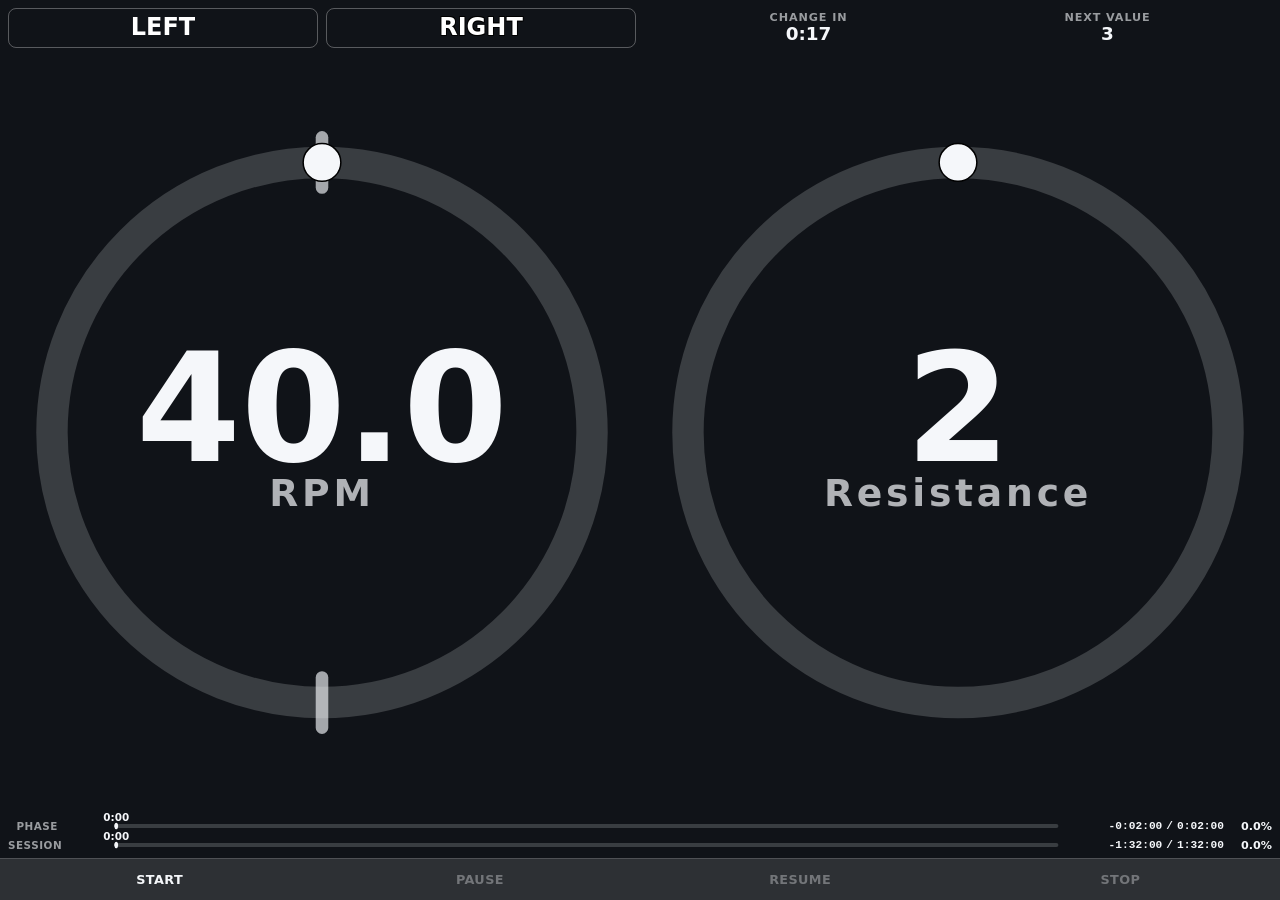
==== commit 28207321: "cadence-controller: Add PWA support" ====
--- a/apps/cadence-controller/web/index.html
+++ b/apps/cadence-controller/web/index.html
@@ -5,6 +5,10 @@
         <meta name="viewport" content="width=device-width, initial-scale=1.0" />
 
         <title>Cadence Controller</title>
+
+        <meta name="theme-color" content="#101318" />
+
+        <link rel="manifest" href="./manifest.webmanifest" />
 
         <link rel="stylesheet" href="./css/main.css" />
 
--- a/apps/cadence-controller/web/css/playback.css
+++ b/apps/cadence-controller/web/css/playback.css
@@ -69,6 +69,48 @@
     overflow: hidden;
 }
 
+.load-visualizer__status {
+    display: grid;
+    grid-template-columns: 1fr 1fr;
+    align-items: center;
+
+    font-variant-numeric: tabular-nums;
+}
+
+.load-visualizer__remaining,
+.load-visualizer__next {
+    display: flex;
+    flex-direction: column;
+    align-items: center;
+
+    gap: 2px;
+}
+
+.load-visualizer__remaining {
+    padding-left: 15px;
+}
+
+.load-visualizer__next {
+    padding-right: 15px;
+}
+
+.load-visualizer__remaining-label,
+.load-visualizer__next-label {
+    white-space: nowrap;
+    font-size: 0.7rem;
+    font-weight: 600;
+    line-height: 1;
+    letter-spacing: 0.08em;
+    opacity: 0.6;
+}
+
+.load-visualizer__remaining-value,
+.load-visualizer__next-value {
+    font-size: 1.15rem;
+    font-weight: 700;
+    line-height: 1;
+}
+
 .cadence-visualizer__signals .signal-bank {
     width: 100%;
     height: 100%;
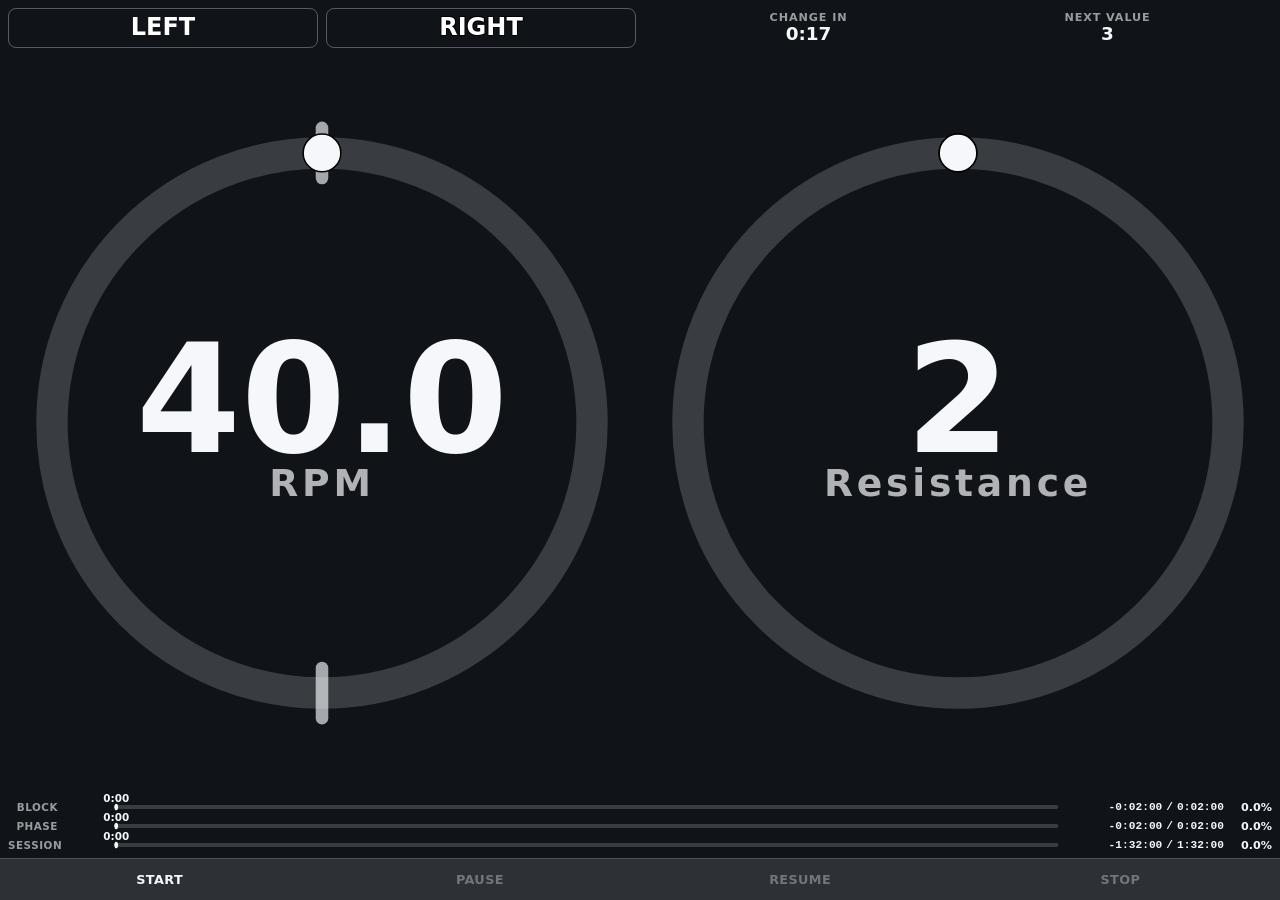
==== commit 9b3c02a4: "cadence-controller: Add block progress" ====
--- a/apps/cadence-controller/web/index.html
+++ b/apps/cadence-controller/web/index.html
@@ -116,6 +116,11 @@
 
             <section class="progress-pane" aria-label="Workout progress">
                 <div class="progress-pane__track">
+                    <div class="progress-pane__label">Block</div>
+                    <div id="block-progress" class="block-progress"></div>
+                </div>
+
+                <div class="progress-pane__track">
                     <div class="progress-pane__label">Phase</div>
                     <div id="phase-progress" class="phase-progress"></div>
                 </div>
--- a/apps/cadence-controller/web/css/playback.css
+++ b/apps/cadence-controller/web/css/playback.css
@@ -128,7 +128,7 @@
 }
 
 .cadence-visualizer__circle {
-    --progression-circle-track-opacity: 0.65;
+    --progression-circle-track-opacity: 65%;
 }
 
 .cadence-visualizer__circle .progression-circle,
--- a/apps/cadence-controller/web/css/progress-pane.css
+++ b/apps/cadence-controller/web/css/progress-pane.css
@@ -29,6 +29,7 @@
     opacity: 0.6;
 }
 
+.block-progress,
 .phase-progress,
 .workout-progress {
     display: grid;
--- a/apps/cadence-controller/web/css/components/progression-circle.css
+++ b/apps/cadence-controller/web/css/components/progression-circle.css
@@ -1,6 +1,6 @@
 .progression-circle {
     --progression-circle-track-color: currentColor;
-    --progression-circle-track-opacity: 0.18;
+    --progression-circle-track-opacity: 18%;
 
     --progression-circle-progress-color: currentColor;
 
@@ -64,6 +64,19 @@
     stroke-linecap: round;
 }
 
+.progression-circle__target {
+    fill: color-mix(
+        in srgb,
+        var(--progression-circle-track-color) var(--progression-circle-track-opacity),
+        #101318
+    );
+
+    stroke: #000;
+    stroke-width: 1.5px;
+
+    vector-effect: non-scaling-stroke;
+}
+
 .progression-circle__marker-dot {
     fill: var(--progression-circle-marker-color);
 
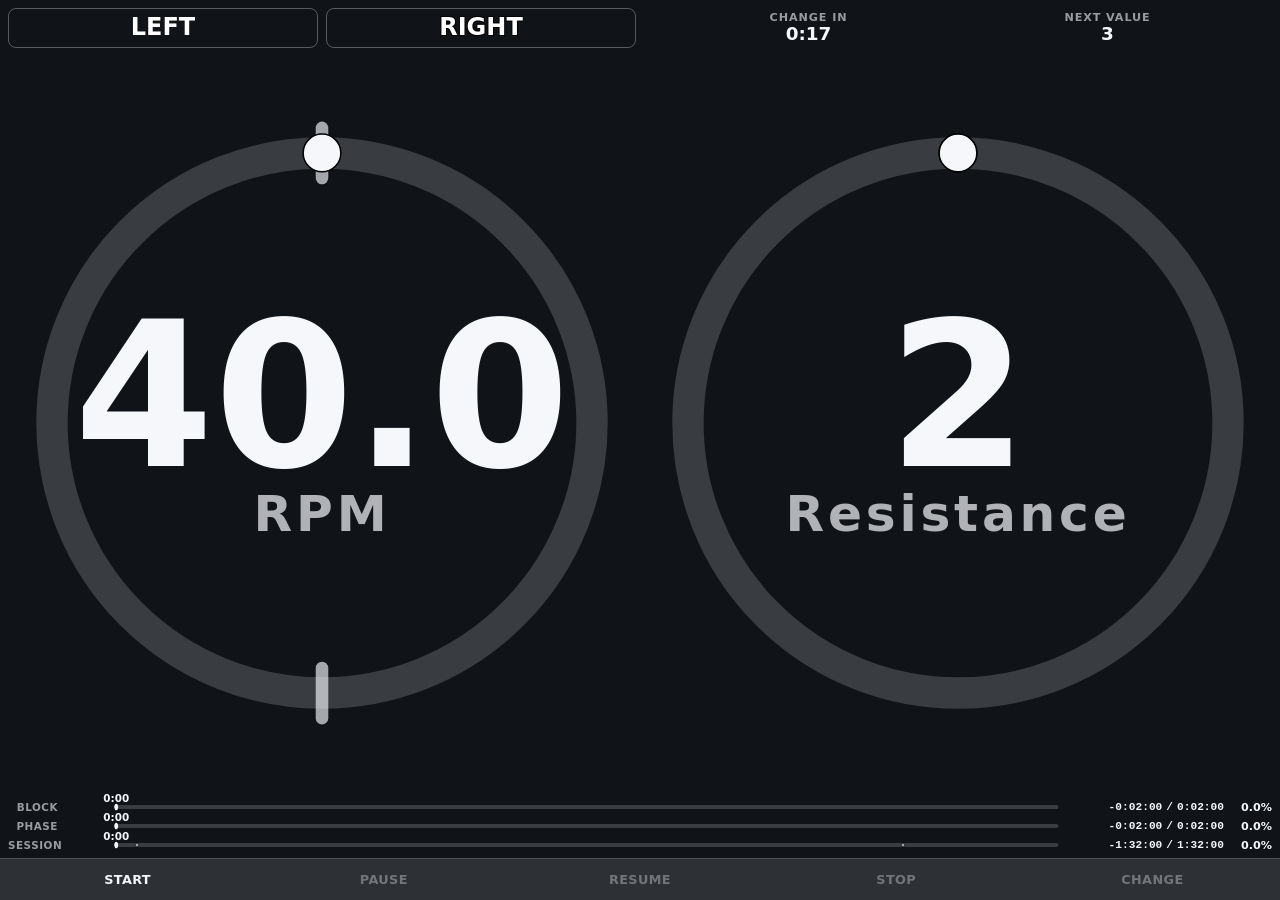
==== commit 75b2772d: "cadence-controller: Add workout change controls" ====
--- a/apps/cadence-controller/web/index.html
+++ b/apps/cadence-controller/web/index.html
@@ -145,7 +145,29 @@
                 <button id="stop-button" type="button" class="playback-control" disabled>
                     Stop
                 </button>
+
+                <button id="change-workout-button" type="button" class="playback-control" disabled>
+                    Change
+                </button>
             </section>
+            <div id="change-workout-panel" class="change-workout-panel" hidden>
+                <button id="skip-block-button" type="button" class="change-workout-panel__action">
+                    Skip Block
+                </button>
+
+                <button id="skip-phase-button" type="button" class="change-workout-panel__action">
+                    Skip Phase
+                </button>
+
+                <button
+                    id="cancel-change-workout-button"
+                    type="button"
+                    class="change-workout-panel__action"
+                >
+                    Cancel
+                </button>
+            </div>
+
             <div id="countdown" class="playback-countdown" aria-live="polite"></div>
         </main>
 
--- a/apps/cadence-controller/web/css/main.css
+++ b/apps/cadence-controller/web/css/main.css
@@ -56,6 +56,7 @@
     min-height: 0;
 
     overflow: hidden;
+    position: relative;
 }
 
 .visually-hidden {
--- a/apps/cadence-controller/web/css/playback-controls.css
+++ b/apps/cadence-controller/web/css/playback-controls.css
@@ -2,7 +2,7 @@
     flex: 0 0 42px;
 
     display: grid;
-    grid-template-columns: repeat(4, minmax(0, 1fr));
+    grid-template-columns: repeat(5, minmax(0, 1fr));
     gap: 1px;
 
     width: 100%;
@@ -53,3 +53,38 @@
     outline: 3px solid currentColor;
     outline-offset: -3px;
 }
+
+.change-workout-panel {
+    position: absolute;
+    inset: 0;
+    z-index: 10;
+
+    display: flex;
+    flex-direction: column;
+    justify-content: center;
+    gap: 12px;
+
+    padding: 24px;
+
+    background: rgba(0, 0, 0, 0.92);
+}
+
+.change-workout-panel[hidden] {
+    display: none;
+}
+
+.change-workout-panel__action {
+    min-height: 56px;
+
+    border: 1px solid rgba(255, 255, 255, 0.2);
+    border-radius: 8px;
+
+    background: rgba(255, 255, 255, 0.08);
+    color: inherit;
+
+    font: inherit;
+    font-weight: 700;
+    text-transform: uppercase;
+
+    cursor: pointer;
+}
--- a/apps/cadence-controller/web/css/components/progression-circle.css
+++ b/apps/cadence-controller/web/css/components/progression-circle.css
@@ -88,7 +88,7 @@
 .progression-circle__value {
     fill: var(--progression-circle-value-color);
 
-    font-size: 24px;
+    font-size: 32px;
     font-weight: 700;
     font-variant-numeric: tabular-nums;
 
@@ -99,7 +99,7 @@
     fill: var(--progression-circle-label-color);
     fill-opacity: var(--progression-circle-label-opacity);
 
-    font-size: 6px;
+    font-size: 8px;
     font-weight: 600;
     letter-spacing: 0.6px;
 
--- a/apps/cadence-controller/web/css/components/progress-track.css
+++ b/apps/cadence-controller/web/css/components/progress-track.css
@@ -57,13 +57,29 @@
     vector-effect: non-scaling-stroke;
 }
 
-.progress-track__tick-line {
-    stroke: var(--progress-track-tick-color);
-    stroke-width: 2px;
-    stroke-opacity: var(--progress-track-tick-opacity);
+.progress-track__ticks {
+    position: absolute;
+    inset: 0;
+}
 
-    stroke-linecap: round;
-    vector-effect: non-scaling-stroke;
+.progress-track__tick {
+    position: absolute;
+    top: 50%;
+
+    transform: translate(-50%, -50%);
+}
+
+.progress-track__tick-marker {
+    width: 5px;
+    height: 5px;
+
+    border: 1px solid #000;
+    border-radius: 50%;
+
+    background: var(--progress-track-tick-color);
+    opacity: var(--progress-track-tick-opacity);
+
+    box-sizing: border-box;
 }
 
 .progress-track__marker-line {
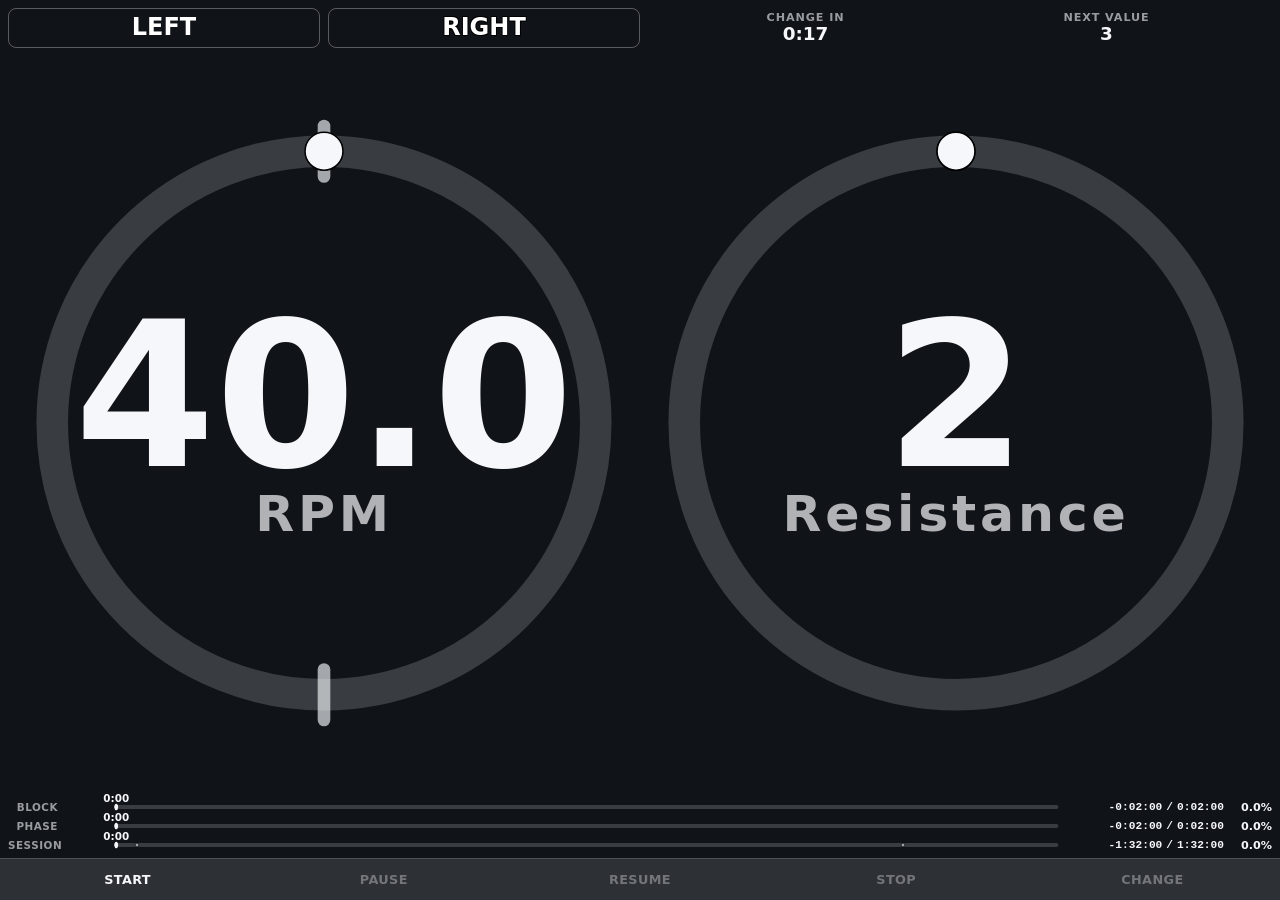
==== commit ebc3dc09: "cadence-controller: Refine workout change menu" ====
--- a/apps/cadence-controller/web/index.html
+++ b/apps/cadence-controller/web/index.html
@@ -160,6 +160,31 @@
                 </button>
 
                 <button
+                    id="finish-block-skip-phase-button"
+                    type="button"
+                    class="change-workout-panel__action"
+                >
+                    Finish Block, Then Skip Phase
+                </button>
+
+                <button
+                    id="finish-block-end-workout-button"
+                    type="button"
+                    class="change-workout-panel__action"
+                >
+                    Finish Block, Then End Workout
+                </button>
+
+                <button
+                    id="cancel-pending-action-button"
+                    type="button"
+                    class="change-workout-panel__action"
+                    hidden
+                >
+                    Cancel Pending Action
+                </button>
+
+                <button
                     id="cancel-change-workout-button"
                     type="button"
                     class="change-workout-panel__action"
--- a/apps/cadence-controller/web/css/playback.css
+++ b/apps/cadence-controller/web/css/playback.css
@@ -31,7 +31,6 @@
     grid-template-columns:
         minmax(0, 1fr)
         minmax(0, 1fr);
-    gap: 8px;
 
     min-width: 0;
     min-height: 0;
--- a/apps/cadence-controller/web/css/playback-controls.css
+++ b/apps/cadence-controller/web/css/playback-controls.css
@@ -33,6 +33,12 @@
     cursor: pointer;
 }
 
+.playback-control--pending {
+    background: #d6a72b;
+    border-color: #e4bd4f;
+    color: #101318;
+}
+
 .playback-control:hover:not(:disabled) {
     background: rgba(255, 255, 255, 0.08);
 }
@@ -62,9 +68,9 @@
     display: flex;
     flex-direction: column;
     justify-content: center;
-    gap: 12px;
+    gap: clamp(0.3rem, 1dvh, 0.7rem);
 
-    padding: 24px;
+    padding: clamp(0.75rem, 2dvh, 1.5rem);
 
     background: rgba(0, 0, 0, 0.92);
 }
@@ -74,7 +80,8 @@
 }
 
 .change-workout-panel__action {
-    min-height: 56px;
+    min-height: clamp(2.25rem, 5.5dvh, 3.5rem);
+    padding: clamp(0.4rem, 1dvh, 0.75rem) 0.75rem;
 
     border: 1px solid rgba(255, 255, 255, 0.2);
     border-radius: 8px;
@@ -82,7 +89,8 @@
     background: rgba(255, 255, 255, 0.08);
     color: inherit;
 
-    font: inherit;
+    font-family: inherit;
+    font-size: clamp(0.8rem, 1.8dvh, 1rem);
     font-weight: 700;
     text-transform: uppercase;
 
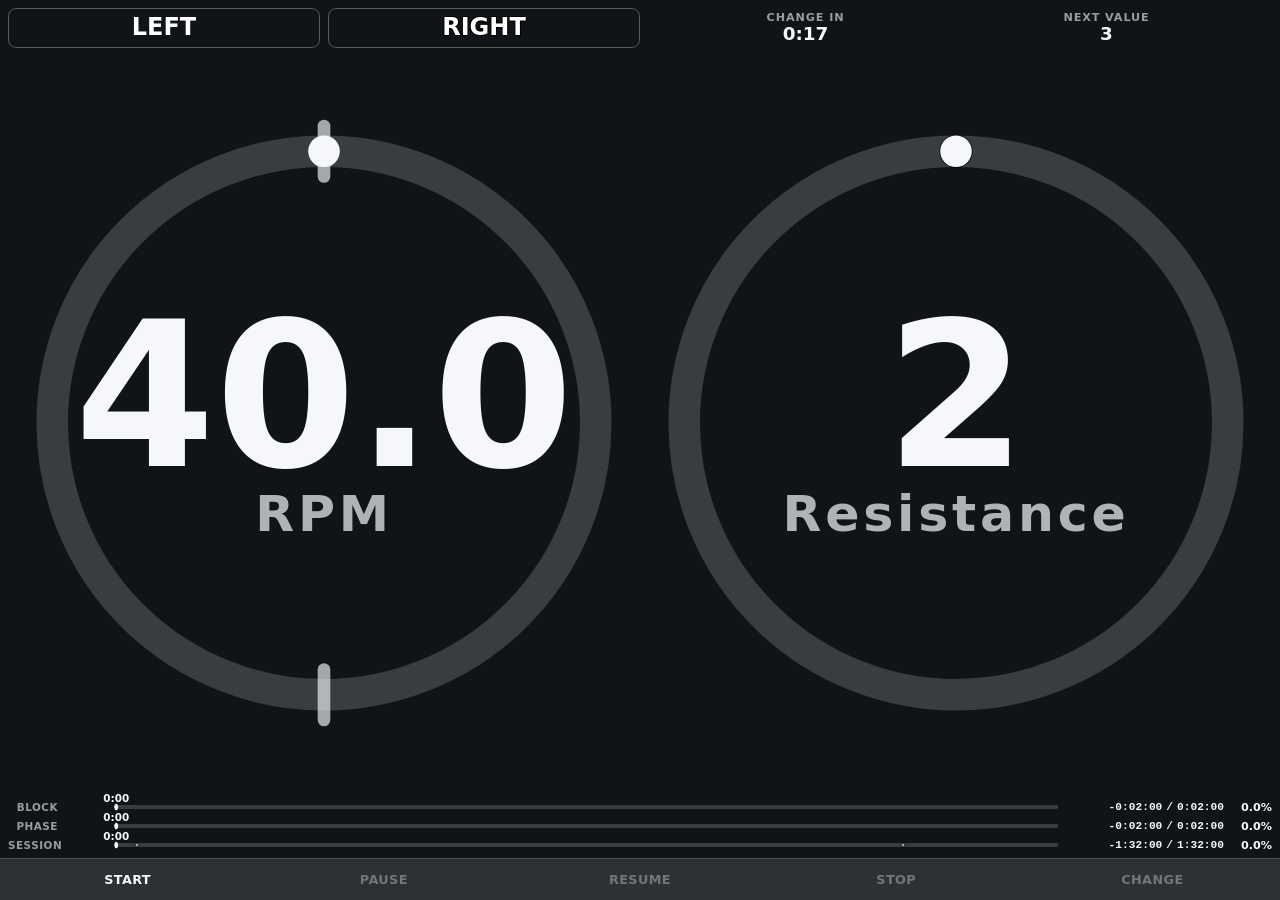
==== commit c653e203: "cadence-controller: Organize controller styles" ====
--- a/apps/cadence-controller/web/index.html
+++ b/apps/cadence-controller/web/index.html
@@ -12,11 +12,16 @@
 
         <link rel="stylesheet" href="./css/main.css" />
 
-        <link rel="stylesheet" href="./css/controller-header.css" />
-        <link rel="stylesheet" href="./css/workout-status.css" />
-        <link rel="stylesheet" href="./css/playback.css" />
-        <link rel="stylesheet" href="./css/progress-pane.css" />
-        <link rel="stylesheet" href="./css/playback-controls.css" />
+        <link rel="stylesheet" href="./css/regions/controller-header.css" />
+        <link rel="stylesheet" href="./css/regions/workout-status.css" />
+
+        <link rel="stylesheet" href="./css/playback/playback-countdown.css" />
+        <link rel="stylesheet" href="./css/playback/guidance.css" />
+
+        <link rel="stylesheet" href="./css/regions/progress-pane.css" />
+
+        <link rel="stylesheet" href="./css/playback/playback-controls.css" />
+        <link rel="stylesheet" href="./css/playback/change-workout-panel.css" />
 
         <link rel="stylesheet" href="./css/components/progression-circle.css" />
         <link rel="stylesheet" href="./css/components/progress-track.css" />
--- a/apps/cadence-controller/web/css/main.css
+++ b/apps/cadence-controller/web/css/main.css
@@ -1,20 +1,25 @@
 :root {
+    --color-background: #101318;
+    --color-text: #f5f7fa;
+
     font-family:
-        Inter,
-        system-ui,
-        -apple-system,
-        BlinkMacSystemFont,
-        "Segoe UI",
-        sans-serif;
+    Inter,
+    system-ui,
+    -apple-system,
+    BlinkMacSystemFont,
+    "Segoe UI",
+    sans-serif;
 
-    color: #f5f7fa;
-    background: #101318;
+    color: var(--color-text);
+    background: var(--color-background);
 
     font-synthesis: none;
     text-rendering: optimizeLegibility;
 }
 
-* {
+*,
+*::before,
+*::after {
     box-sizing: border-box;
 }
 
@@ -22,6 +27,7 @@
 body {
     width: 100%;
     height: 100%;
+
     margin: 0;
 }
 
@@ -30,8 +36,8 @@
 
     overflow: hidden;
 
-    background: #101318;
-    color: #f5f7fa;
+    background: var(--color-background);
+    color: var(--color-text);
 }
 
 button,
@@ -46,17 +52,17 @@
 }
 
 .cadence-controller {
+    position: relative;
+
     display: flex;
     flex-direction: column;
 
     width: 100%;
     height: 100dvh;
-
     min-width: 0;
     min-height: 0;
 
     overflow: hidden;
-    position: relative;
 }
 
 .visually-hidden {
@@ -65,13 +71,13 @@
     width: 1px;
     height: 1px;
 
+    margin: -1px;
     padding: 0;
-    margin: -1px;
 
     overflow: hidden;
 
+    border: 0;
+
     clip: rect(0, 0, 0, 0);
     white-space: nowrap;
-
-    border: 0;
 }
--- a/apps/cadence-controller/web/css/regions/controller-header.css
+++ b/apps/cadence-controller/web/css/regions/controller-header.css
@@ -0,0 +1,54 @@
+.controller-header {
+    display: none;
+    align-items: center;
+    justify-content: space-between;
+    gap: 16px;
+
+    flex: 0 0 auto;
+
+    min-width: 0;
+
+    padding: 8px 12px;
+
+    border-bottom: 1px solid rgba(255, 255, 255, 0.12);
+}
+
+.controller-header > div:first-child {
+    min-width: 0;
+}
+
+.controller-header__app-name {
+    margin: 0 0 4px;
+
+    font-size: 0.75rem;
+    font-weight: 600;
+    letter-spacing: 0.08em;
+    text-transform: uppercase;
+
+    opacity: 0.55;
+}
+
+.controller-header__protocol-title {
+    margin: 0;
+
+    overflow: hidden;
+    text-overflow: ellipsis;
+    white-space: nowrap;
+
+    font-size: clamp(1rem, 2.2vw, 1.5rem);
+    line-height: 1.15;
+}
+
+.playback-state {
+    flex: 0 0 auto;
+
+    padding: 5px 9px;
+
+    border: 1px solid currentColor;
+    border-radius: 999px;
+
+    font-size: 0.7rem;
+    font-weight: 700;
+    letter-spacing: 0.06em;
+    text-transform: uppercase;
+}
--- a/apps/cadence-controller/web/css/regions/workout-status.css
+++ b/apps/cadence-controller/web/css/regions/workout-status.css
@@ -0,0 +1,79 @@
+.workout-status {
+    display: none;
+
+    grid-template-columns:
+    minmax(0, 3fr)
+    minmax(0, 2fr)
+    minmax(0, 2fr);
+
+    min-width: 0;
+
+    border-bottom: 1px solid rgba(255, 255, 255, 0.12);
+
+    background: rgba(255, 255, 255, 0.025);
+}
+
+.workout-status__primary,
+.workout-status__upcoming,
+.workout-status__time {
+    display: none;
+
+    min-width: 0;
+
+    padding: 8px 12px;
+}
+
+.workout-status__primary {
+    grid-template-columns: repeat(3, minmax(0, 1fr));
+    gap: 12px;
+}
+
+.workout-status__upcoming,
+.workout-status__time {
+    grid-template-columns: repeat(2, minmax(0, 1fr));
+    gap: 12px;
+
+    border-left: 1px solid rgba(255, 255, 255, 0.1);
+}
+
+.workout-status__upcoming {
+    opacity: 0.72;
+}
+
+.workout-status__metric {
+    display: grid;
+    gap: 3px;
+
+    min-width: 0;
+}
+
+.workout-status__label {
+    min-width: 0;
+
+    overflow: hidden;
+    text-overflow: ellipsis;
+    white-space: nowrap;
+
+    font-size: 0.65rem;
+    font-weight: 600;
+    letter-spacing: 0.08em;
+    text-transform: uppercase;
+
+    opacity: 0.55;
+}
+
+.workout-status__value {
+    min-width: 0;
+
+    overflow: hidden;
+    text-overflow: ellipsis;
+    white-space: nowrap;
+
+    font-size: clamp(0.95rem, 2vw, 1.35rem);
+    font-weight: 700;
+    line-height: 1.1;
+}
+
+.workout-status__value--time {
+    font-variant-numeric: tabular-nums;
+}
--- a/apps/cadence-controller/web/css/playback/playback-countdown.css
+++ b/apps/cadence-controller/web/css/playback/playback-countdown.css
@@ -0,0 +1,22 @@
+.playback-countdown {
+    position: fixed;
+    inset: 0;
+    z-index: 1000;
+
+    display: grid;
+    place-items: center;
+
+    background: rgba(16, 19, 24, 0.72);
+
+    font-size: clamp(6rem, 30vw, 18rem);
+    font-weight: 800;
+    line-height: 1;
+    font-variant-numeric: tabular-nums;
+    text-align: center;
+
+    pointer-events: none;
+}
+
+.playback-countdown:empty {
+    display: none;
+}
--- a/apps/cadence-controller/web/css/playback/guidance.css
+++ b/apps/cadence-controller/web/css/playback/guidance.css
@@ -0,0 +1,143 @@
+.guidance-pane {
+    --guidance-header-height: 40px;
+
+    display: grid;
+    grid-template-columns:
+    minmax(0, 1fr)
+    minmax(0, 1fr);
+
+    flex: 1 1 0;
+
+    min-width: 0;
+    min-height: 0;
+
+    padding: 8px;
+
+    overflow: hidden;
+}
+
+.cadence-visualizer,
+.load-visualizer {
+    display: grid;
+    grid-template-rows:
+    var(--guidance-header-height)
+    minmax(0, 1fr);
+    gap: 8px;
+
+    width: 100%;
+    height: 100%;
+    min-width: 0;
+    min-height: 0;
+
+    overflow: hidden;
+}
+
+.cadence-visualizer__signals,
+.load-visualizer__status {
+    width: 100%;
+    height: var(--guidance-header-height);
+    min-width: 0;
+    min-height: 0;
+
+    overflow: hidden;
+}
+
+.load-visualizer__status {
+    display: grid;
+    grid-template-columns: 1fr 1fr;
+    align-items: center;
+
+    font-variant-numeric: tabular-nums;
+}
+
+.load-visualizer__remaining,
+.load-visualizer__next {
+    display: flex;
+    flex-direction: column;
+    align-items: center;
+    gap: 2px;
+}
+
+.load-visualizer__remaining {
+    padding-left: 15px;
+}
+
+.load-visualizer__next {
+    padding-right: 15px;
+}
+
+.load-visualizer__remaining-label,
+.load-visualizer__next-label {
+    font-size: 0.7rem;
+    font-weight: 600;
+    line-height: 1;
+    letter-spacing: 0.08em;
+    white-space: nowrap;
+
+    opacity: 0.6;
+}
+
+.load-visualizer__remaining-value,
+.load-visualizer__next-value {
+    font-size: 1.15rem;
+    font-weight: 700;
+    line-height: 1;
+}
+
+.cadence-visualizer__signals .signal-bank {
+    width: 100%;
+    height: 100%;
+}
+
+.cadence-visualizer__circle,
+.load-visualizer__circle {
+    display: grid;
+    place-items: center;
+
+    min-width: 0;
+    min-height: 0;
+
+    overflow: hidden;
+}
+
+.cadence-visualizer__circle {
+    --progression-circle-track-opacity: 0.65;
+}
+
+.cadence-visualizer__circle .progression-circle,
+.load-visualizer__circle .progression-circle {
+    width: 100%;
+    height: 100%;
+}
+
+.load-visualizer[data-adjustment-pending="true"] {
+    --load-adjustment-color: #ff5a5a;
+
+    --progression-circle-track-color: var(--load-adjustment-color);
+    --progression-circle-progress-color: var(--load-adjustment-color);
+    --progression-circle-notch-color: var(--load-adjustment-color);
+    --progression-circle-marker-color: var(--load-adjustment-color);
+    --progression-circle-value-color: var(--load-adjustment-color);
+    --progression-circle-label-color: var(--load-adjustment-color);
+}
+
+.load-visualizer[data-adjustment-pending="true"] .progression-circle__background {
+    animation: load-adjustment-alert 0.8s ease-in-out infinite alternate;
+}
+
+@keyframes load-adjustment-alert {
+    from {
+        fill: rgba(255, 0, 0, 0.06);
+    }
+
+    to {
+        fill: rgba(255, 0, 0, 0.24);
+    }
+}
+
+@media (prefers-reduced-motion: reduce) {
+    .load-visualizer[data-adjustment-pending="true"] .progression-circle__background {
+        animation: none;
+        fill: rgba(255, 0, 0, 0.18);
+    }
+}
--- a/apps/cadence-controller/web/css/regions/progress-pane.css
+++ b/apps/cadence-controller/web/css/regions/progress-pane.css
@@ -0,0 +1,87 @@
+.progress-pane {
+    display: grid;
+    gap: 1px;
+
+    flex: 0 0 auto;
+
+    min-width: 0;
+
+    padding: 0 8px 4px;
+}
+
+.progress-pane__track {
+    display: grid;
+    grid-template-columns: 50px minmax(0, 1fr);
+    align-items: center;
+    gap: 6px;
+
+    min-width: 0;
+    min-height: 18px;
+}
+
+.progress-pane__label {
+    font-size: 0.65rem;
+    font-weight: 700;
+    letter-spacing: 0.05em;
+    text-align: right;
+    text-transform: uppercase;
+
+    opacity: 0.6;
+}
+
+.block-progress,
+.phase-progress,
+.workout-progress {
+    display: grid;
+    grid-template-columns:
+    minmax(0, 1fr)
+    auto
+    auto;
+    align-items: center;
+
+    min-width: 0;
+}
+
+.timed-progress__track {
+    min-width: 0;
+}
+
+.timed-progress__time,
+.timed-progress__percent {
+    font-size: 0.7rem;
+    font-weight: 700;
+    font-variant-numeric: tabular-nums;
+    white-space: nowrap;
+}
+
+.timed-progress__time {
+    display: grid;
+    grid-template-columns:
+    8ch
+    1ch
+    7ch;
+    align-items: center;
+    gap: 4px;
+
+    font-family:
+    ui-monospace, SFMono-Regular, Menlo, Monaco, Consolas, "Liberation Mono", monospace;
+}
+
+.timed-progress__remaining,
+.timed-progress__duration {
+    text-align: right;
+}
+
+.timed-progress__separator {
+    text-align: center;
+}
+
+.timed-progress__percent {
+    min-width: 3rem;
+
+    text-align: right;
+}
+
+.workout-progress {
+    width: 100%;
+}
--- a/apps/cadence-controller/web/css/playback/playback-controls.css
+++ b/apps/cadence-controller/web/css/playback/playback-controls.css
@@ -0,0 +1,62 @@
+.playback-controls {
+    display: grid;
+    grid-template-columns: repeat(5, minmax(0, 1fr));
+    gap: 1px;
+
+    flex: 0 0 42px;
+
+    width: 100%;
+    min-width: 0;
+
+    border-top: 1px solid rgba(255, 255, 255, 0.16);
+
+    background: rgba(255, 255, 255, 0.12);
+}
+
+.playback-control {
+    min-width: 0;
+    min-height: 0;
+
+    padding: 0 8px;
+
+    border: 0;
+    border-radius: 0;
+
+    background: transparent;
+    color: inherit;
+
+    font: inherit;
+    font-size: 0.8rem;
+    font-weight: 700;
+    letter-spacing: 0.03em;
+    text-transform: uppercase;
+
+    cursor: pointer;
+}
+
+.playback-control--pending {
+    background: #d6a72b;
+    color: #101318;
+}
+
+.playback-control:hover:not(:disabled) {
+    background: rgba(255, 255, 255, 0.08);
+}
+
+.playback-control:active:not(:disabled) {
+    background: rgba(255, 255, 255, 0.14);
+}
+
+.playback-control:disabled {
+    opacity: 0.35;
+
+    cursor: default;
+}
+
+.playback-control:focus-visible {
+    position: relative;
+    z-index: 1;
+
+    outline: 3px solid currentColor;
+    outline-offset: -3px;
+}
--- a/apps/cadence-controller/web/css/playback/change-workout-panel.css
+++ b/apps/cadence-controller/web/css/playback/change-workout-panel.css
@@ -0,0 +1,37 @@
+.change-workout-panel {
+    position: absolute;
+    inset: 0;
+    z-index: 10;
+
+    display: flex;
+    flex-direction: column;
+    justify-content: center;
+    gap: clamp(0.3rem, 1dvh, 0.7rem);
+
+    padding: clamp(0.75rem, 2dvh, 1.5rem);
+
+    background: rgba(0, 0, 0, 0.92);
+}
+
+.change-workout-panel[hidden] {
+    display: none;
+}
+
+.change-workout-panel__action {
+    min-height: clamp(2.25rem, 5.5dvh, 3.5rem);
+
+    padding: clamp(0.4rem, 1dvh, 0.75rem) 0.75rem;
+
+    border: 1px solid rgba(255, 255, 255, 0.2);
+    border-radius: 8px;
+
+    background: rgba(255, 255, 255, 0.08);
+    color: inherit;
+
+    font-family: inherit;
+    font-size: clamp(0.8rem, 1.8dvh, 1rem);
+    font-weight: 700;
+    text-transform: uppercase;
+
+    cursor: pointer;
+}
--- a/apps/cadence-controller/web/css/components/progression-circle.css
+++ b/apps/cadence-controller/web/css/components/progression-circle.css
@@ -1,6 +1,6 @@
 .progression-circle {
     --progression-circle-track-color: currentColor;
-    --progression-circle-track-opacity: 18%;
+    --progression-circle-track-opacity: 0.18;
 
     --progression-circle-progress-color: currentColor;
 
@@ -11,7 +11,11 @@
 
     --progression-circle-fill-color: transparent;
 
+    --progression-circle-target-mix-color: #101318;
+    --progression-circle-target-stroke-color: #000;
+
     --progression-circle-value-color: currentColor;
+
     --progression-circle-label-color: currentColor;
     --progression-circle-label-opacity: 0.7;
 
@@ -19,7 +23,6 @@
 
     width: 100%;
     height: 100%;
-
     max-width: 100%;
     max-height: 100%;
 
@@ -28,8 +31,8 @@
     color: inherit;
     font-family: inherit;
 
+    pointer-events: none;
     user-select: none;
-    pointer-events: none;
 }
 
 .progression-circle__background {
@@ -43,7 +46,6 @@
     stroke: var(--progression-circle-track-color);
     stroke-width: 5;
     stroke-opacity: var(--progression-circle-track-opacity);
-
     stroke-linecap: round;
 }
 
@@ -52,7 +54,6 @@
 
     stroke: var(--progression-circle-progress-color);
     stroke-width: 5;
-
     stroke-linecap: round;
 }
 
@@ -60,7 +61,6 @@
     stroke: var(--progression-circle-notch-color);
     stroke-width: 2;
     stroke-opacity: var(--progression-circle-notch-opacity);
-
     stroke-linecap: round;
 }
 
@@ -68,10 +68,10 @@
     fill: color-mix(
         in srgb,
         var(--progression-circle-track-color) var(--progression-circle-track-opacity),
-        #101318
+                    var(--progression-circle-target-mix-color)
     );
 
-    stroke: #000;
+    stroke: var(--progression-circle-target-stroke-color);
     stroke-width: 1.5px;
 
     vector-effect: non-scaling-stroke;
@@ -80,8 +80,6 @@
 .progression-circle__marker-dot {
     fill: var(--progression-circle-marker-color);
 
-    stroke: #000;
-    stroke-width: 1.5px;
     vector-effect: non-scaling-stroke;
 }
 
--- a/apps/cadence-controller/web/css/components/progress-track.css
+++ b/apps/cadence-controller/web/css/components/progress-track.css
@@ -1,22 +1,28 @@
 .progress-track {
+    --progress-track-height: 18px;
+
     --progress-track-track-color: currentColor;
     --progress-track-track-opacity: 0.18;
 
     --progress-track-progress-color: currentColor;
 
     --progress-track-tick-color: currentColor;
+    --progress-track-tick-border-color: #000;
     --progress-track-tick-opacity: 0.55;
 
     --progress-track-marker-color: currentColor;
+    --progress-track-marker-text-color: currentColor;
 
-    --progress-track-marker-text-color: currentColor;
     --progress-track-tick-label-color: currentColor;
     --progress-track-tick-label-opacity: 0.7;
+
+    --progress-track-pending-omission-color: rgba(176, 78, 52, 0.9);
+    --progress-track-confirmed-omission-color: rgba(120, 120, 120, 0.9);
 
     position: relative;
 
     width: 100%;
-    height: 18px;
+    height: var(--progress-track-height);
     min-width: 0;
     min-height: 0;
 
@@ -24,8 +30,8 @@
     font-family: inherit;
     font-variant-numeric: tabular-nums;
 
+    pointer-events: none;
     user-select: none;
-    pointer-events: none;
 }
 
 .progress-track__svg {
@@ -35,7 +41,7 @@
     display: block;
 
     width: 100%;
-    height: 18px;
+    height: var(--progress-track-height);
 
     overflow: visible;
 }
@@ -44,16 +50,16 @@
     stroke: var(--progress-track-track-color);
     stroke-width: 4px;
     stroke-opacity: var(--progress-track-track-opacity);
+    stroke-linecap: round;
 
-    stroke-linecap: round;
     vector-effect: non-scaling-stroke;
 }
 
 .progress-track__progress {
     stroke: var(--progress-track-progress-color);
     stroke-width: 4px;
+    stroke-linecap: round;
 
-    stroke-linecap: round;
     vector-effect: non-scaling-stroke;
 }
 
@@ -70,23 +76,24 @@
 }
 
 .progress-track__tick-marker {
+    box-sizing: border-box;
+
     width: 5px;
     height: 5px;
 
-    border: 1px solid #000;
+    border: 1px solid var(--progress-track-tick-border-color);
     border-radius: 50%;
 
     background: var(--progress-track-tick-color);
+
     opacity: var(--progress-track-tick-opacity);
-
-    box-sizing: border-box;
 }
 
 .progress-track__marker-line {
     stroke: var(--progress-track-marker-color);
     stroke-width: 3px;
+    stroke-linecap: round;
 
-    stroke-linecap: round;
     vector-effect: non-scaling-stroke;
 }
 
@@ -94,15 +101,14 @@
     position: absolute;
     top: 50%;
 
-    transform: translate(-50%, -50%) translateY(-9px);
-
     color: var(--progress-track-marker-text-color);
 
     font-size: 0.65rem;
     font-weight: 700;
     line-height: 1;
+    white-space: nowrap;
 
-    white-space: nowrap;
+    transform: translate(-50%, -50%) translateY(-9px);
 }
 
 .progress-track__tick-labels {
@@ -113,14 +119,26 @@
     position: absolute;
     bottom: 0;
 
-    transform: translateX(-50%);
-
     color: var(--progress-track-tick-label-color);
-    opacity: var(--progress-track-tick-label-opacity);
 
     font-size: 0.65rem;
     font-weight: 600;
     line-height: 1;
+    white-space: nowrap;
 
-    white-space: nowrap;
+    opacity: var(--progress-track-tick-label-opacity);
+    transform: translateX(-50%);
 }
+
+.progress-track__range {
+    stroke-width: 7px;
+    stroke-linecap: butt;
+}
+
+.progress-track__range[data-state="pending-omission"] {
+    stroke: var(--progress-track-pending-omission-color);
+}
+
+.progress-track__range[data-state="confirmed-omission"] {
+    stroke: var(--progress-track-confirmed-omission-color);
+}
--- a/apps/cadence-controller/web/css/components/signal-bank.css
+++ b/apps/cadence-controller/web/css/components/signal-bank.css
@@ -2,7 +2,6 @@
     --signal-bank-gap: 0.5rem;
 
     --signal-bank-background: transparent;
-
     --signal-bank-border-color: rgba(255, 255, 255, 0.3);
 
     --signal-bank-inactive-text-color: #fff;
@@ -10,13 +9,12 @@
     --signal-bank-active-text-color: #000;
 
     --signal-bank-label-outline-color: #000;
-    --signal-bank-label-outline-width: 1px;
+    --signal-bank-label-outline-width: 0.75px;
 
     --signal-bank-active-duration: 500ms;
 
     display: grid;
     grid-template-columns: repeat(var(--signal-count), minmax(0, 1fr));
-
     gap: var(--signal-bank-gap);
 
     width: 100%;
@@ -25,8 +23,8 @@
     color: inherit;
     font-family: inherit;
 
+    pointer-events: none;
     user-select: none;
-    pointer-events: none;
 }
 
 .signal-bank__signal {
@@ -43,7 +41,6 @@
     border-radius: 0.5rem;
 
     background: var(--signal-bank-background);
-
     color: var(--signal-bank-inactive-text-color);
 
     text-align: center;
@@ -59,14 +56,25 @@
     font-size: 1.5em;
     font-weight: 700;
     line-height: 1.15;
-
     text-wrap: balance;
 
     text-shadow:
-        -0.75px -0.75px 0 var(--signal-bank-label-outline-color),
-        0.75px -0.75px 0 var(--signal-bank-label-outline-color),
-        -0.75px 0.75px 0 var(--signal-bank-label-outline-color),
-        0.75px 0.75px 0 var(--signal-bank-label-outline-color);
+    calc(-1 * var(--signal-bank-label-outline-width))
+    calc(-1 * var(--signal-bank-label-outline-width))
+    0
+    var(--signal-bank-label-outline-color),
+    var(--signal-bank-label-outline-width)
+    calc(-1 * var(--signal-bank-label-outline-width))
+    0
+    var(--signal-bank-label-outline-color),
+    calc(-1 * var(--signal-bank-label-outline-width))
+    var(--signal-bank-label-outline-width)
+    0
+    var(--signal-bank-label-outline-color),
+    var(--signal-bank-label-outline-width)
+    var(--signal-bank-label-outline-width)
+    0
+    var(--signal-bank-label-outline-color);
 }
 
 .signal-bank__signal[data-active="true"] .signal-bank__label {
